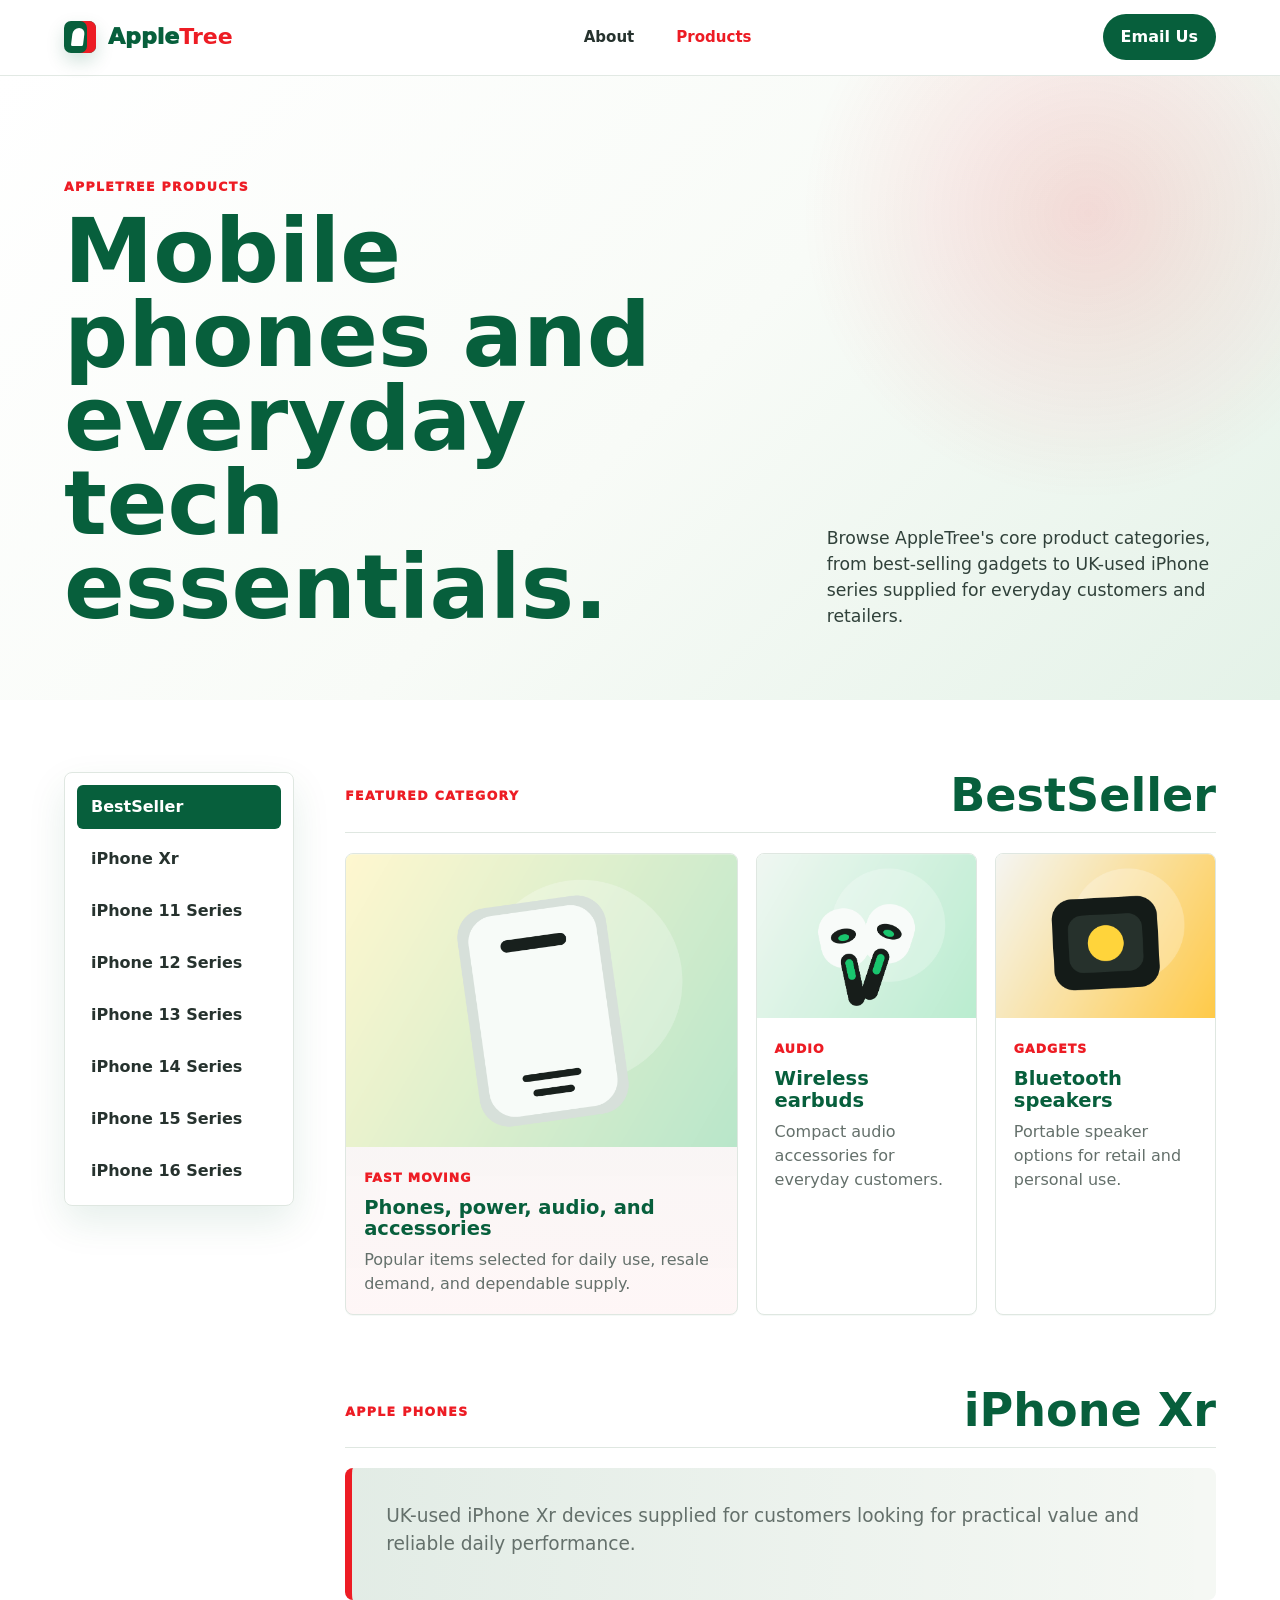
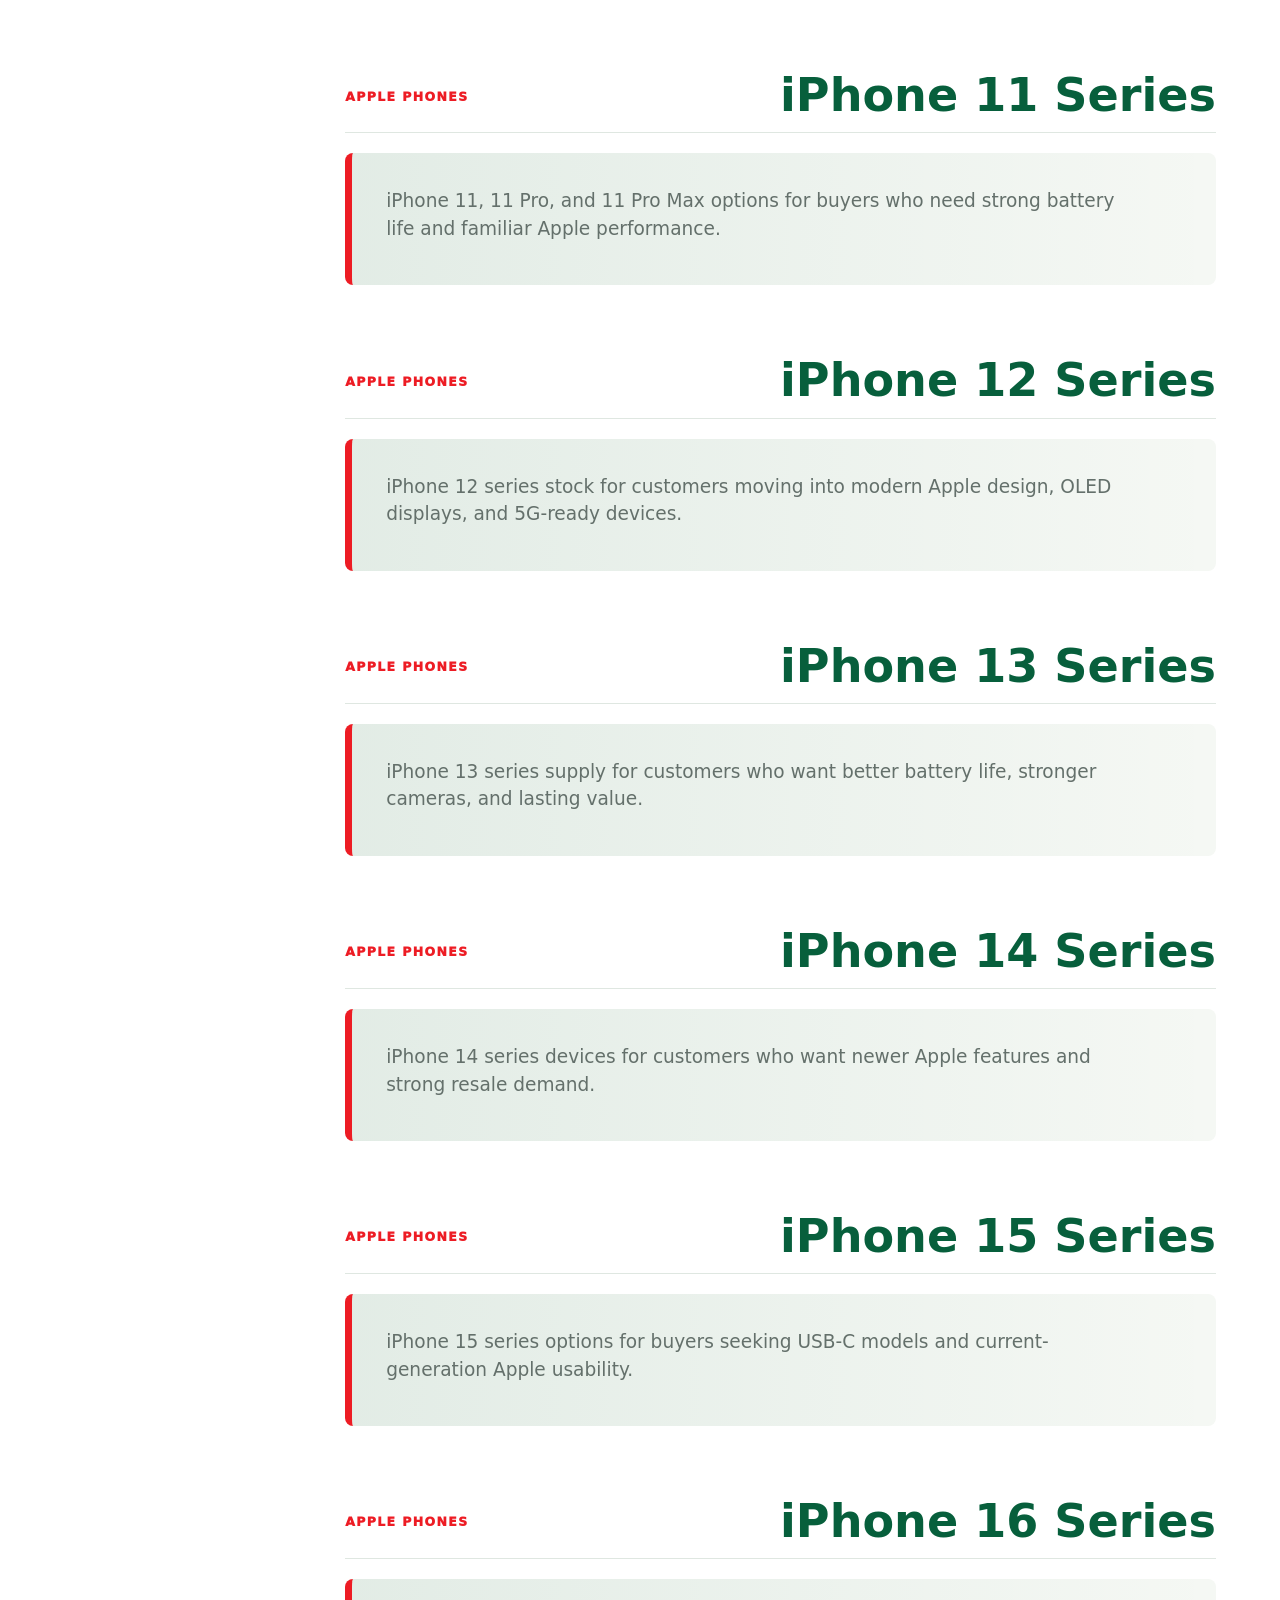
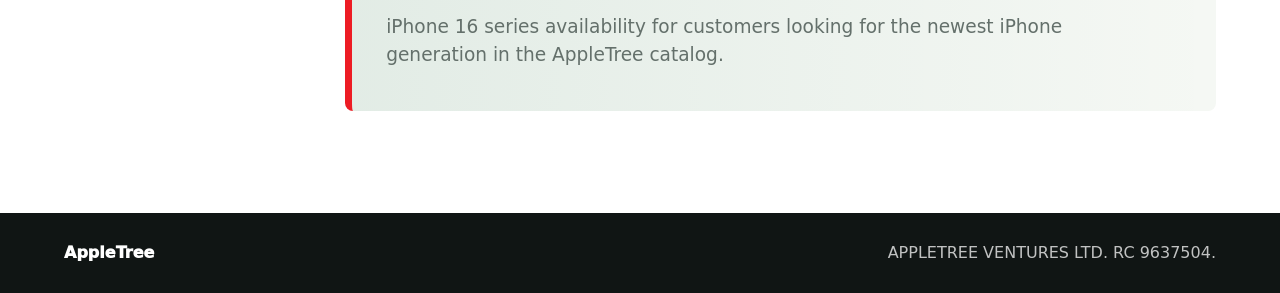
==== products.html @ 8e3c5b05 "Add AppleTree products page" ====
<!doctype html>
<html lang="en">
  <head>
    <meta charset="utf-8">
    <meta name="viewport" content="width=device-width, initial-scale=1">
    <title>Products - AppleTree</title>
    <meta name="description" content="AppleTree product categories including best sellers and iPhone series.">
    <link rel="stylesheet" href="styles.css">
  </head>
  <body>
    <header class="site-header">
      <a class="brand" href="index.html" aria-label="AppleTree home">
        <span class="brand-mark" aria-hidden="true"></span>
        <span class="brand-word"><span>Apple</span><strong>Tree</strong></span>
      </a>
      <nav class="main-nav" aria-label="Main navigation">
        <a href="index.html">About</a>
        <a class="active" href="products.html">Products</a>
      </nav>
      <a class="header-cta" href="mailto:service@appletree.fans">Email Us</a>
    </header>

    <main class="products-page">
      <section class="products-hero">
        <div>
          <p class="eyebrow">AppleTree products</p>
          <h1>Mobile phones and everyday tech essentials.</h1>
        </div>
        <p>
          Browse AppleTree's core product categories, from best-selling gadgets
          to UK-used iPhone series supplied for everyday customers and retailers.
        </p>
      </section>

      <section class="product-shell" aria-label="Product categories">
        <aside class="product-sidebar" aria-label="Product navigation">
          <a href="#bestseller">BestSeller</a>
          <a href="#iphone-xr">iPhone Xr</a>
          <a href="#iphone-11">iPhone 11 Series</a>
          <a href="#iphone-12">iPhone 12 Series</a>
          <a href="#iphone-13">iPhone 13 Series</a>
          <a href="#iphone-14">iPhone 14 Series</a>
          <a href="#iphone-15">iPhone 15 Series</a>
          <a href="#iphone-16">iPhone 16 Series</a>
        </aside>

        <div class="product-content">
          <section class="product-category" id="bestseller">
            <div class="category-heading">
              <p class="eyebrow">Featured category</p>
              <h2>BestSeller</h2>
            </div>
            <div class="product-grid">
              <article class="product-card featured-product">
                <img src="assets/product-powerbank.png" alt="AppleTree power bank">
                <div>
                  <span>Fast moving</span>
                  <h3>Phones, power, audio, and accessories</h3>
                  <p>Popular items selected for daily use, resale demand, and dependable supply.</p>
                </div>
              </article>
              <article class="product-card">
                <img src="assets/product-earbuds.png" alt="AppleTree wireless earbuds">
                <div>
                  <span>Audio</span>
                  <h3>Wireless earbuds</h3>
                  <p>Compact audio accessories for everyday customers.</p>
                </div>
              </article>
              <article class="product-card">
                <img src="assets/product-speaker.png" alt="AppleTree Bluetooth speaker">
                <div>
                  <span>Gadgets</span>
                  <h3>Bluetooth speakers</h3>
                  <p>Portable speaker options for retail and personal use.</p>
                </div>
              </article>
            </div>
          </section>

          <section class="product-category" id="iphone-xr">
            <div class="category-heading">
              <p class="eyebrow">Apple phones</p>
              <h2>iPhone Xr</h2>
            </div>
            <div class="series-panel">
              <p>UK-used iPhone Xr devices supplied for customers looking for practical value and reliable daily performance.</p>
            </div>
          </section>

          <section class="product-category" id="iphone-11">
            <div class="category-heading">
              <p class="eyebrow">Apple phones</p>
              <h2>iPhone 11 Series</h2>
            </div>
            <div class="series-panel">
              <p>iPhone 11, 11 Pro, and 11 Pro Max options for buyers who need strong battery life and familiar Apple performance.</p>
            </div>
          </section>

          <section class="product-category" id="iphone-12">
            <div class="category-heading">
              <p class="eyebrow">Apple phones</p>
              <h2>iPhone 12 Series</h2>
            </div>
            <div class="series-panel">
              <p>iPhone 12 series stock for customers moving into modern Apple design, OLED displays, and 5G-ready devices.</p>
            </div>
          </section>

          <section class="product-category" id="iphone-13">
            <div class="category-heading">
              <p class="eyebrow">Apple phones</p>
              <h2>iPhone 13 Series</h2>
            </div>
            <div class="series-panel">
              <p>iPhone 13 series supply for customers who want better battery life, stronger cameras, and lasting value.</p>
            </div>
          </section>

          <section class="product-category" id="iphone-14">
            <div class="category-heading">
              <p class="eyebrow">Apple phones</p>
              <h2>iPhone 14 Series</h2>
            </div>
            <div class="series-panel">
              <p>iPhone 14 series devices for customers who want newer Apple features and strong resale demand.</p>
            </div>
          </section>

          <section class="product-category" id="iphone-15">
            <div class="category-heading">
              <p class="eyebrow">Apple phones</p>
              <h2>iPhone 15 Series</h2>
            </div>
            <div class="series-panel">
              <p>iPhone 15 series options for buyers seeking USB-C models and current-generation Apple usability.</p>
            </div>
          </section>

          <section class="product-category" id="iphone-16">
            <div class="category-heading">
              <p class="eyebrow">Apple phones</p>
              <h2>iPhone 16 Series</h2>
            </div>
            <div class="series-panel">
              <p>iPhone 16 series availability for customers looking for the newest iPhone generation in the AppleTree catalog.</p>
            </div>
          </section>
        </div>
      </section>
    </main>

    <footer class="site-footer">
      <span>AppleTree</span>
      <p>APPLETREE VENTURES LTD. RC 9637504.</p>
    </footer>

    <script src="script.js"></script>
  </body>
</html>
---- styles.css ----
:root {
  color-scheme: light;
  --green: #075f3c;
  --green-2: #0a7a4b;
  --red: #ed1c24;
  --red-dark: #b81019;
  --text: #111514;
  --muted: #64706b;
  --paper: #ffffff;
  --soft: #f5f8f4;
  --line: #dfe7e1;
  --shadow: 0 18px 48px rgba(7, 95, 60, 0.16);
  --radius: 8px;
}

* {
  box-sizing: border-box;
}

html {
  scroll-behavior: smooth;
}

body {
  margin: 0;
  background: var(--paper);
  color: var(--text);
  font-family: Inter, ui-sans-serif, system-ui, -apple-system, BlinkMacSystemFont, "Segoe UI", sans-serif;
  line-height: 1.5;
}

img {
  display: block;
  max-width: 100%;
}

a {
  color: inherit;
  text-decoration: none;
}

.site-header {
  position: sticky;
  top: 0;
  z-index: 20;
  display: grid;
  grid-template-columns: auto 1fr auto;
  align-items: center;
  gap: 24px;
  min-height: 74px;
  padding: 0 clamp(18px, 5vw, 68px);
  border-bottom: 1px solid rgba(223, 231, 225, 0.9);
  background: rgba(255, 255, 255, 0.92);
  backdrop-filter: blur(14px);
}

.brand {
  display: inline-flex;
  align-items: center;
  gap: 12px;
  min-width: 0;
}

.brand-mark {
  position: relative;
  width: 32px;
  height: 32px;
  border-radius: 7px;
  background: var(--green);
  box-shadow: inset -9px 0 0 var(--red), 0 8px 18px rgba(7, 95, 60, 0.18);
}

.brand-mark::before {
  position: absolute;
  left: 8px;
  top: 7px;
  width: 12px;
  height: 18px;
  border-radius: 8px 8px 2px 2px;
  background: white;
  content: "";
  transform: skew(-7deg);
}

.brand-word {
  font-size: 1.38rem;
  font-weight: 950;
  letter-spacing: 0;
  line-height: 1;
}

.brand-word span {
  color: var(--green);
}

.brand-word strong {
  color: var(--red);
}

.main-nav {
  display: flex;
  justify-content: center;
  gap: clamp(16px, 4vw, 42px);
  color: #26322e;
  font-size: 0.94rem;
  font-weight: 800;
}

.main-nav a {
  padding: 26px 0;
}

.main-nav a.active {
  color: var(--red);
}

.main-nav a:hover {
  color: var(--red);
}

.header-cta,
.primary-link,
.secondary-link {
  display: inline-flex;
  align-items: center;
  justify-content: center;
  min-height: 46px;
  border-radius: 999px;
  font-weight: 900;
}

.header-cta {
  padding: 0 18px;
  background: var(--green);
  color: white;
}

.hero {
  position: relative;
  display: grid;
  grid-template-columns: minmax(0, 1.1fr) minmax(320px, 0.7fr);
  align-items: end;
  gap: clamp(24px, 5vw, 68px);
  min-height: calc(100svh - 74px);
  padding: clamp(56px, 8vw, 108px) clamp(18px, 5vw, 68px);
  overflow: hidden;
  background:
    radial-gradient(circle at 82% 20%, rgba(237, 28, 36, 0.16), transparent 28%),
    linear-gradient(135deg, #ffffff 0%, #f7faf6 44%, #e7f2ea 100%);
}

.hero::before {
  position: absolute;
  inset: 0;
  content: "";
  opacity: 0.32;
  background-image:
    linear-gradient(135deg, rgba(7, 95, 60, 0.12) 12%, transparent 12% 50%, rgba(7, 95, 60, 0.12) 50% 62%, transparent 62%),
    linear-gradient(45deg, rgba(237, 28, 36, 0.08) 12%, transparent 12% 50%, rgba(237, 28, 36, 0.08) 50% 62%, transparent 62%);
  background-size: 72px 72px;
  pointer-events: none;
}

.hero-copy,
.hero-panel {
  position: relative;
  z-index: 1;
}

.hero-copy {
  max-width: 820px;
}

.eyebrow {
  margin: 0 0 12px;
  color: var(--red);
  font-size: 0.78rem;
  font-weight: 950;
  letter-spacing: 0.11em;
  text-transform: uppercase;
}

.hero h1 {
  margin: 0;
  max-width: 11ch;
  color: var(--green);
  font-size: clamp(3rem, 8vw, 7.6rem);
  line-height: 0.92;
  letter-spacing: 0;
}

.hero-copy > p:not(.eyebrow) {
  max-width: 640px;
  margin: 28px 0 34px;
  color: #30413a;
  font-size: clamp(1rem, 1.7vw, 1.25rem);
}

.hero-actions {
  display: flex;
  flex-wrap: wrap;
  gap: 12px;
}

.primary-link {
  padding: 0 23px;
  background: var(--red);
  color: white;
  box-shadow: 0 14px 28px rgba(237, 28, 36, 0.24);
}

.secondary-link {
  padding: 0 22px;
  border: 1px solid rgba(7, 95, 60, 0.22);
  background: rgba(255, 255, 255, 0.78);
  color: var(--green);
}

.hero-panel {
  display: grid;
  gap: 1px;
  overflow: hidden;
  border: 1px solid rgba(7, 95, 60, 0.16);
  border-radius: var(--radius);
  background: rgba(7, 95, 60, 0.16);
  box-shadow: var(--shadow);
}

.hero-panel div {
  display: grid;
  gap: 6px;
  padding: 20px;
  background: rgba(255, 255, 255, 0.9);
}

.hero-panel span {
  color: var(--muted);
  font-size: 0.85rem;
  font-weight: 800;
  text-transform: uppercase;
}

.hero-panel strong {
  color: var(--green);
  font-size: 1.12rem;
  line-height: 1.22;
}

.section {
  padding: clamp(54px, 9vw, 96px) clamp(18px, 5vw, 68px);
}

.section-heading {
  max-width: 1180px;
}

.section-heading.centered {
  margin: 0 auto 30px;
  text-align: center;
}

.section-heading.split {
  display: flex;
  align-items: end;
  justify-content: space-between;
  gap: 20px;
  max-width: 1180px;
  margin: 0 auto 30px;
}

.section-heading h2,
.contact-band h2 {
  margin: 0;
  color: var(--green);
  font-size: clamp(2rem, 4.2vw, 4.15rem);
  line-height: 1.02;
  letter-spacing: 0;
}

.intro-section {
  background: #ffffff;
}

.intro-grid {
  display: grid;
  grid-template-columns: minmax(0, 0.8fr) minmax(0, 1fr);
  gap: clamp(24px, 6vw, 80px);
  max-width: 1180px;
  margin: 0 auto;
}

.intro-copy {
  display: grid;
  gap: 18px;
  color: #34413d;
  font-size: clamp(1rem, 1.4vw, 1.14rem);
}

.intro-copy p {
  margin: 0;
}

.services-section {
  background:
    linear-gradient(180deg, rgba(7, 95, 60, 0.06), rgba(7, 95, 60, 0)),
    var(--soft);
}

.service-grid {
  display: grid;
  grid-template-columns: repeat(3, minmax(0, 1fr));
  gap: 18px;
  max-width: 1180px;
  margin: 0 auto;
}

.service-card {
  min-width: 0;
  padding: 28px;
  border: 1px solid var(--line);
  border-radius: var(--radius);
  background: #ffffff;
  box-shadow: 0 1px 0 rgba(7, 95, 60, 0.04);
}

.service-number {
  display: inline-flex;
  align-items: center;
  justify-content: center;
  width: 42px;
  height: 42px;
  border-radius: 50%;
  background: var(--red);
  color: #ffffff;
  font-weight: 950;
}

.service-card h3 {
  margin: 22px 0 10px;
  color: var(--green);
  font-size: 1.34rem;
  line-height: 1.15;
}

.service-card p,
.document-card p,
.document-note,
.contact-band p {
  margin: 0;
  color: var(--muted);
}

.documents-section {
  background: #ffffff;
}

.document-note {
  max-width: 330px;
  font-weight: 700;
}

.document-grid {
  display: grid;
  grid-template-columns: repeat(2, minmax(0, 1fr));
  gap: 22px;
  max-width: 1180px;
  margin: 0 auto;
}

.document-card {
  overflow: hidden;
  border: 1px solid var(--line);
  border-radius: var(--radius);
  background: #ffffff;
  box-shadow: var(--shadow);
}

.document-image {
  display: grid;
  place-items: center;
  min-height: 520px;
  padding: 18px;
  background:
    linear-gradient(135deg, rgba(7, 95, 60, 0.08), rgba(237, 28, 36, 0.05)),
    #f7faf7;
}

.document-image img {
  width: 100%;
  max-height: 720px;
  object-fit: contain;
  border-radius: 4px;
  box-shadow: 0 14px 32px rgba(16, 21, 18, 0.12);
}

.document-copy {
  padding: 22px;
  border-top: 5px solid var(--green);
}

.document-copy h3 {
  margin: 0 0 10px;
  color: var(--green);
  font-size: 1.22rem;
  line-height: 1.15;
}

.contact-band {
  display: grid;
  grid-template-columns: minmax(0, 1fr) auto;
  align-items: center;
  gap: 28px;
  padding: clamp(42px, 7vw, 72px) clamp(18px, 5vw, 68px);
  background: var(--green);
  color: white;
}

.contact-band .eyebrow,
.contact-band h2,
.contact-band p {
  color: white;
}

.contact-list {
  display: grid;
  gap: 10px;
  min-width: min(360px, 100%);
}

.contact-list a {
  display: flex;
  align-items: center;
  min-height: 46px;
  padding: 0 16px;
  border-radius: 999px;
  background: rgba(255, 255, 255, 0.12);
  color: white;
  font-weight: 850;
}

.contact-list a:hover {
  background: var(--red);
}

.site-footer {
  display: flex;
  align-items: center;
  justify-content: space-between;
  gap: 16px;
  padding: 28px clamp(18px, 5vw, 68px);
  background: #101514;
  color: rgba(255, 255, 255, 0.74);
}

.site-footer span {
  color: #ffffff;
  font-weight: 950;
}

.site-footer p {
  margin: 0;
}

.products-page {
  background: #ffffff;
}

.products-hero {
  display: grid;
  grid-template-columns: minmax(0, 0.92fr) minmax(280px, 0.52fr);
  align-items: end;
  gap: clamp(22px, 6vw, 74px);
  padding: clamp(56px, 8vw, 104px) clamp(18px, 5vw, 68px) clamp(38px, 6vw, 70px);
  background:
    radial-gradient(circle at 85% 22%, rgba(237, 28, 36, 0.14), transparent 24%),
    linear-gradient(135deg, #ffffff 0%, #f8fbf7 52%, #e4f2e8 100%);
}

.products-hero h1 {
  max-width: 11ch;
  margin: 0;
  color: var(--green);
  font-size: clamp(3rem, 7vw, 6.8rem);
  line-height: 0.94;
  letter-spacing: 0;
}

.products-hero > p {
  max-width: 520px;
  margin: 0;
  color: #30413a;
  font-size: clamp(1rem, 1.35vw, 1.18rem);
}

.product-shell {
  display: grid;
  grid-template-columns: 230px minmax(0, 1fr);
  gap: clamp(24px, 4vw, 52px);
  padding: clamp(32px, 6vw, 72px) clamp(18px, 5vw, 68px) clamp(58px, 8vw, 102px);
}

.product-sidebar {
  position: sticky;
  top: 96px;
  align-self: start;
  display: grid;
  gap: 8px;
  padding: 12px;
  border: 1px solid var(--line);
  border-radius: var(--radius);
  background: #ffffff;
  box-shadow: 0 16px 38px rgba(7, 95, 60, 0.1);
}

.product-sidebar a {
  display: flex;
  align-items: center;
  min-height: 44px;
  padding: 0 14px;
  border-radius: 6px;
  color: #26322e;
  font-weight: 850;
}

.product-sidebar a:first-child,
.product-sidebar a:hover {
  background: var(--green);
  color: #ffffff;
}

.product-content {
  display: grid;
  gap: clamp(36px, 6vw, 72px);
  min-width: 0;
}

.product-category {
  scroll-margin-top: 92px;
}

.category-heading {
  display: flex;
  align-items: end;
  justify-content: space-between;
  gap: 20px;
  margin-bottom: 20px;
  padding-bottom: 14px;
  border-bottom: 1px solid var(--line);
}

.category-heading h2 {
  margin: 0;
  color: var(--green);
  font-size: clamp(2rem, 3.6vw, 3.6rem);
  line-height: 1;
  letter-spacing: 0;
}

.product-grid {
  display: grid;
  grid-template-columns: minmax(0, 1.1fr) minmax(220px, 0.62fr) minmax(220px, 0.62fr);
  gap: 18px;
}

.product-card {
  overflow: hidden;
  border: 1px solid var(--line);
  border-radius: var(--radius);
  background: #ffffff;
  box-shadow: 0 1px 0 rgba(7, 95, 60, 0.04);
}

.product-card img {
  width: 100%;
  aspect-ratio: 4 / 3;
  object-fit: cover;
  background: var(--soft);
}

.product-card div {
  padding: 18px;
}

.product-card span {
  color: var(--red);
  font-size: 0.78rem;
  font-weight: 950;
  letter-spacing: 0.08em;
  text-transform: uppercase;
}

.product-card h3 {
  margin: 8px 0 8px;
  color: var(--green);
  font-size: 1.22rem;
  line-height: 1.12;
}

.product-card p,
.series-panel p {
  margin: 0;
  color: var(--muted);
}

.featured-product {
  background:
    linear-gradient(180deg, rgba(7, 95, 60, 0.06), rgba(237, 28, 36, 0.04)),
    #ffffff;
}

.series-panel {
  min-height: 132px;
  padding: clamp(22px, 4vw, 34px);
  border-left: 7px solid var(--red);
  border-radius: var(--radius);
  background:
    linear-gradient(90deg, rgba(7, 95, 60, 0.08), rgba(7, 95, 60, 0)),
    var(--soft);
}

.series-panel p {
  max-width: 760px;
  font-size: clamp(1rem, 1.45vw, 1.18rem);
}

@media (max-width: 920px) {
  .site-header {
    grid-template-columns: auto auto;
    justify-content: space-between;
  }

  .main-nav {
    grid-column: 1 / -1;
    order: 3;
    justify-content: start;
    overflow-x: auto;
    border-top: 1px solid var(--line);
  }

  .main-nav a {
    padding: 12px 0 14px;
    white-space: nowrap;
  }

  .hero,
  .intro-grid,
  .contact-band {
    grid-template-columns: 1fr;
  }

  .hero {
    align-items: start;
    min-height: auto;
  }

  .hero h1 {
    max-width: 12ch;
  }

  .service-grid,
  .document-grid {
    grid-template-columns: 1fr;
  }

  .products-hero,
  .product-shell,
  .product-grid {
    grid-template-columns: 1fr;
  }

  .product-sidebar {
    position: static;
    display: flex;
    gap: 8px;
    overflow-x: auto;
    padding: 10px;
  }

  .product-sidebar a {
    flex: 0 0 auto;
    white-space: nowrap;
  }

  .document-image {
    min-height: 420px;
  }
}

@media (max-width: 620px) {
  .site-header {
    min-height: 64px;
    padding: 0 14px;
    gap: 12px;
  }

  .brand-word {
    font-size: 1.16rem;
  }

  .header-cta {
    min-height: 38px;
    padding: 0 12px;
    font-size: 0.86rem;
  }

  .hero,
  .section,
  .contact-band,
  .products-hero,
  .product-shell {
    padding-inline: 14px;
  }

  .hero-actions {
    display: grid;
  }

  .primary-link,
  .secondary-link {
    width: 100%;
  }

  .section-heading.split {
    align-items: start;
    flex-direction: column;
  }

  .category-heading {
    align-items: start;
    flex-direction: column;
    gap: 6px;
  }

  .service-card {
    padding: 22px;
  }

  .document-image {
    min-height: 320px;
    padding: 10px;
  }

  .document-copy {
    padding: 18px;
  }

  .site-footer {
    align-items: start;
    flex-direction: column;
  }
}
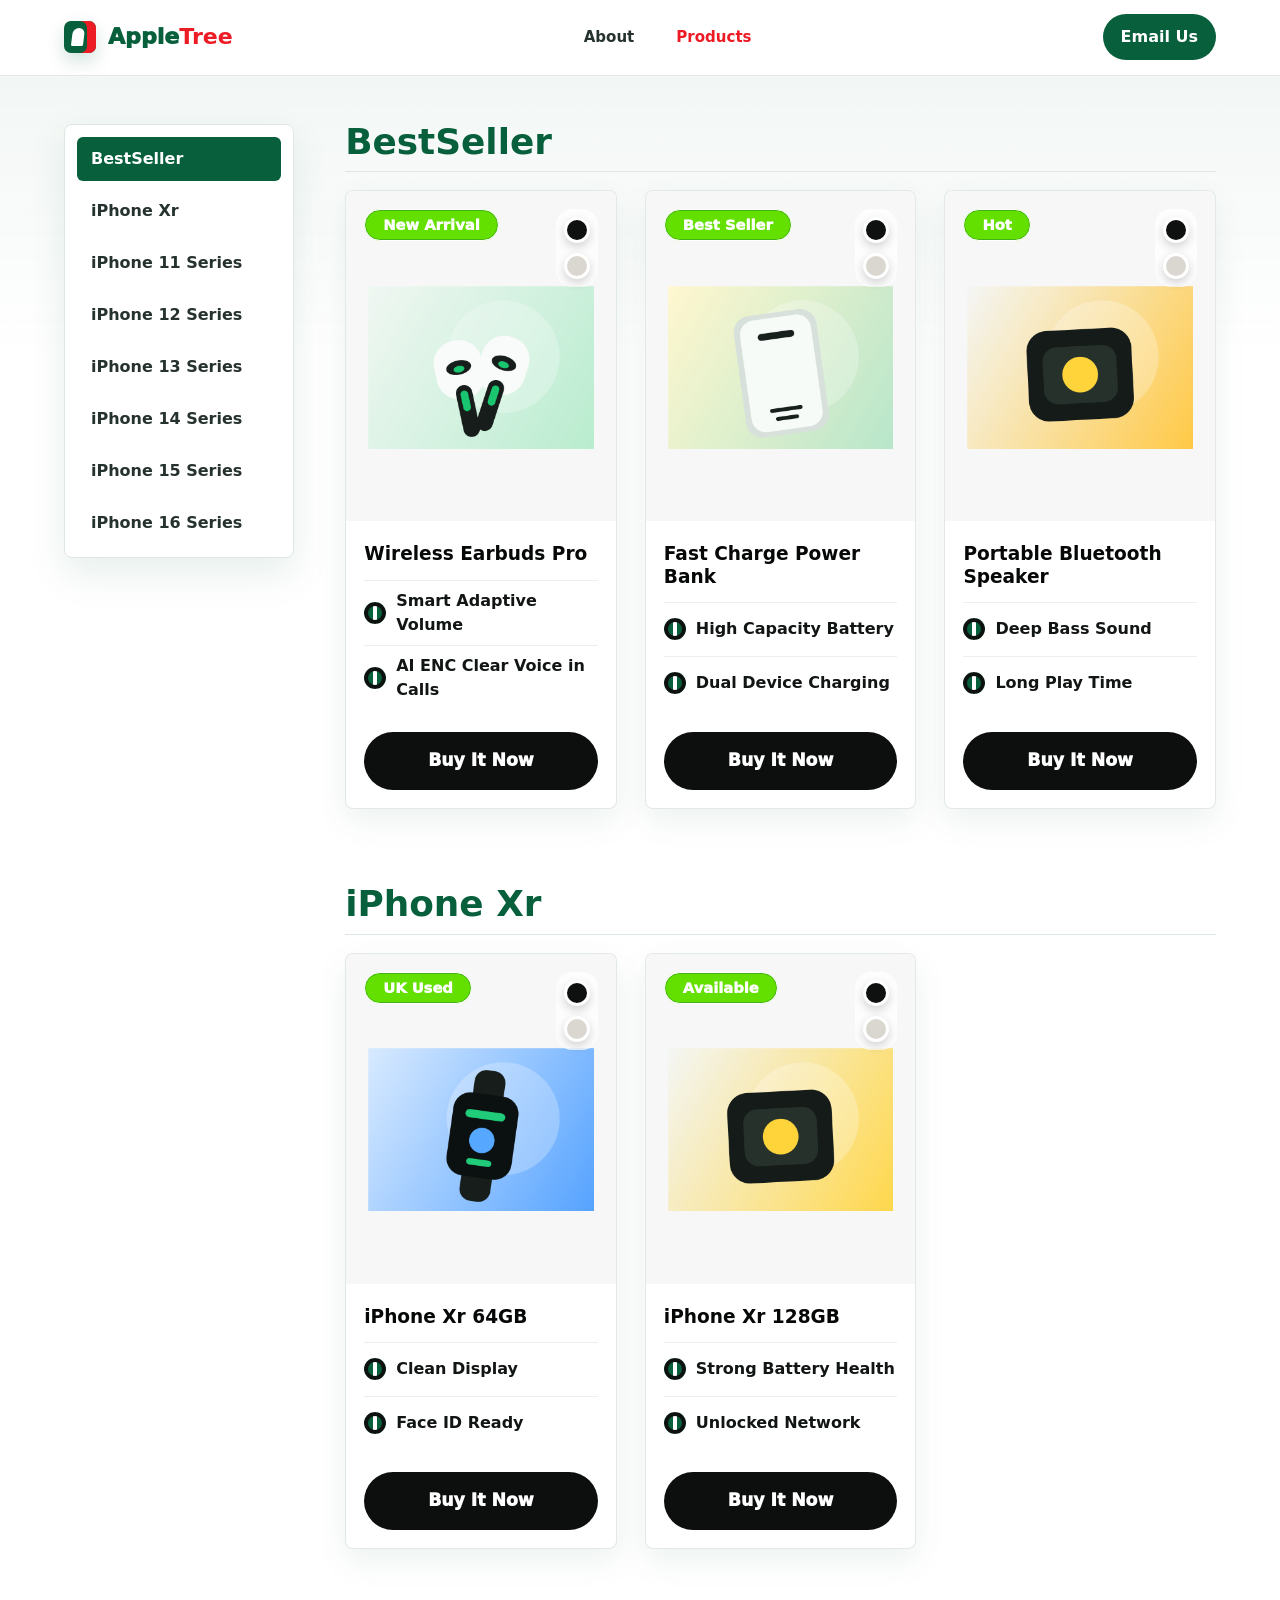
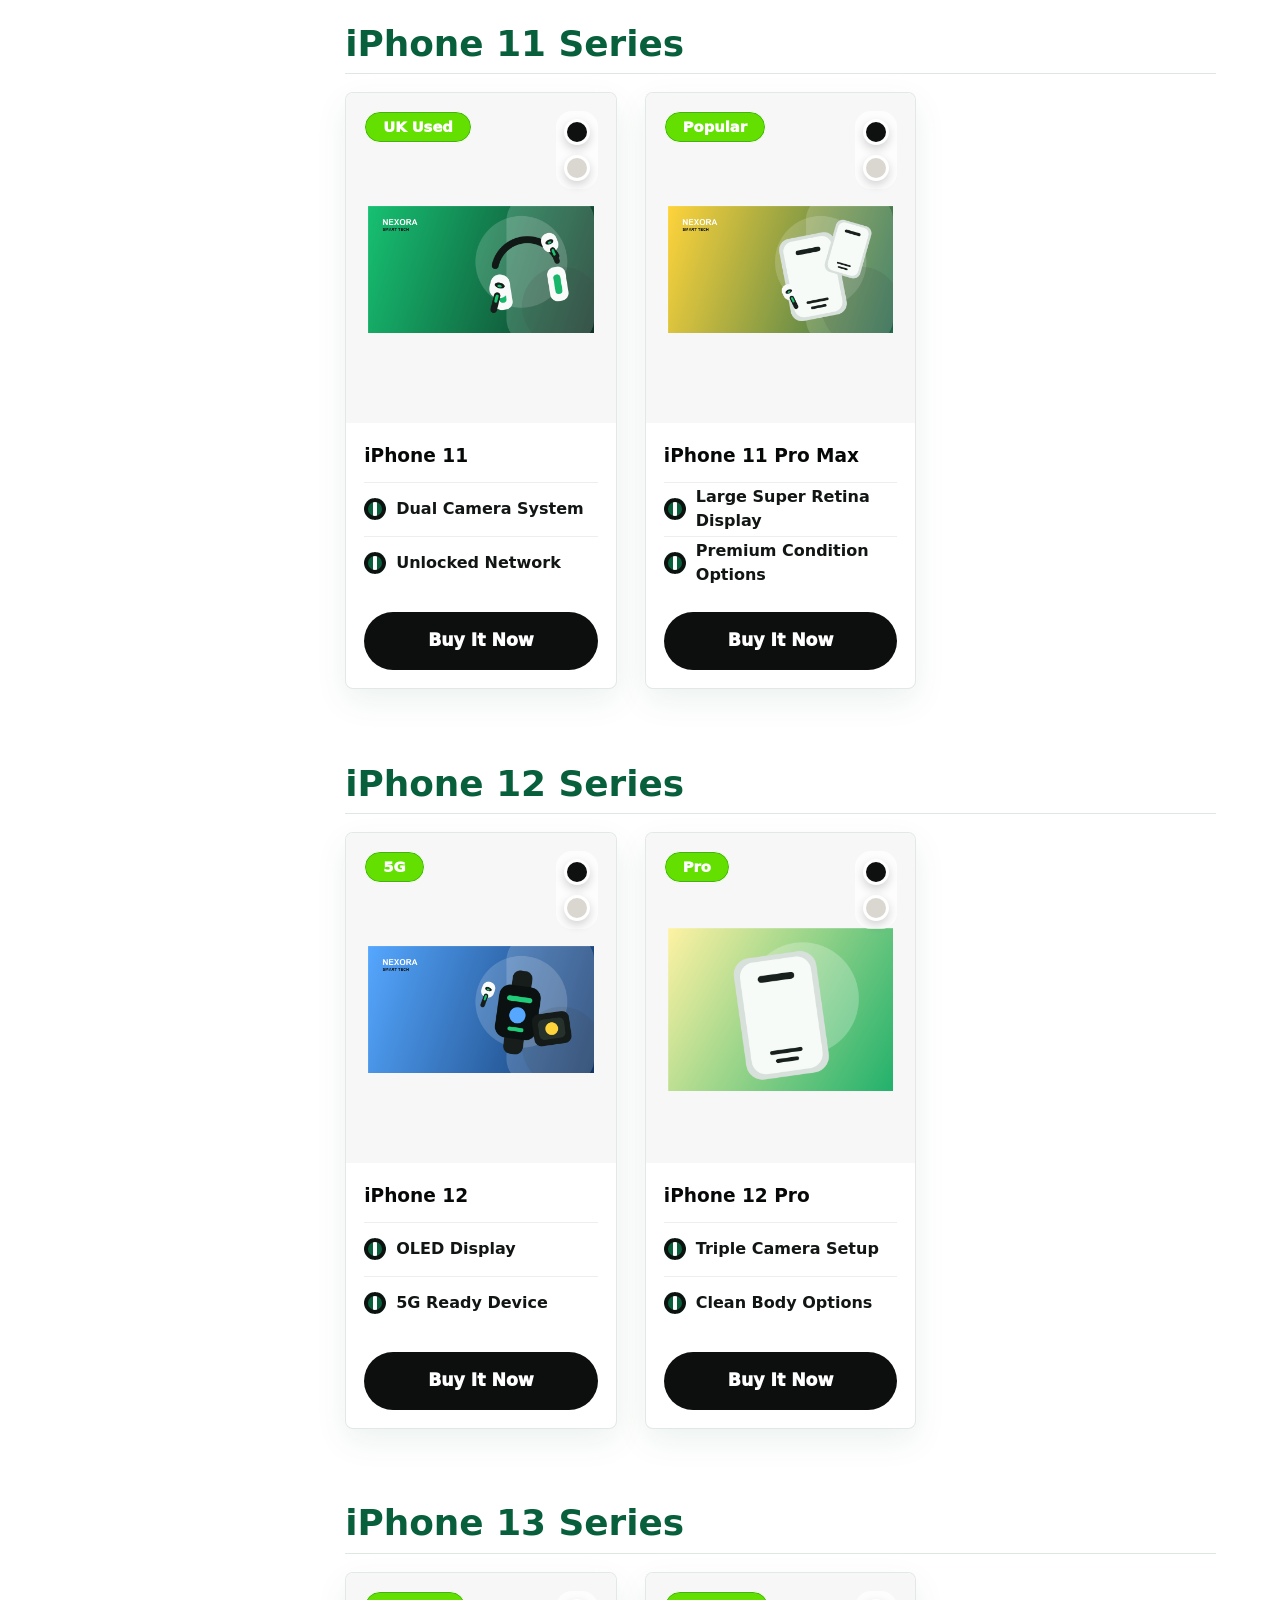
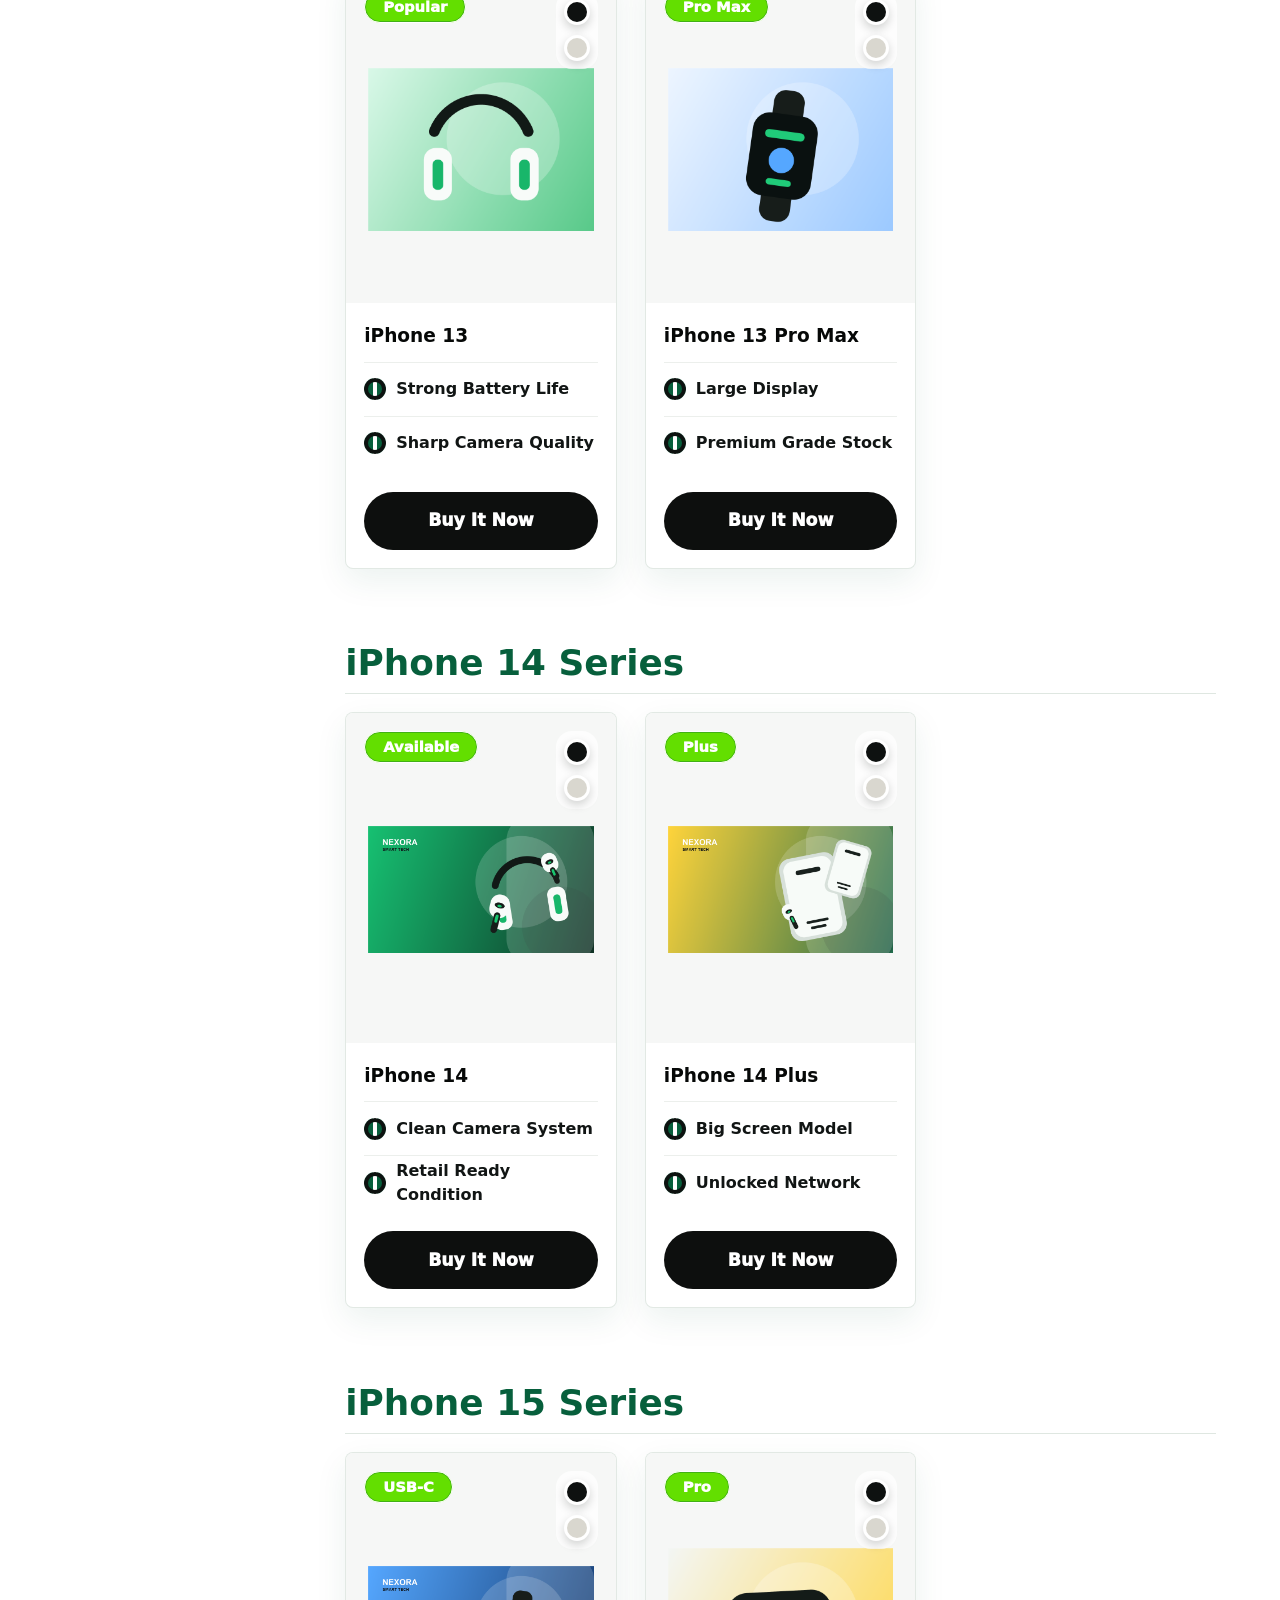
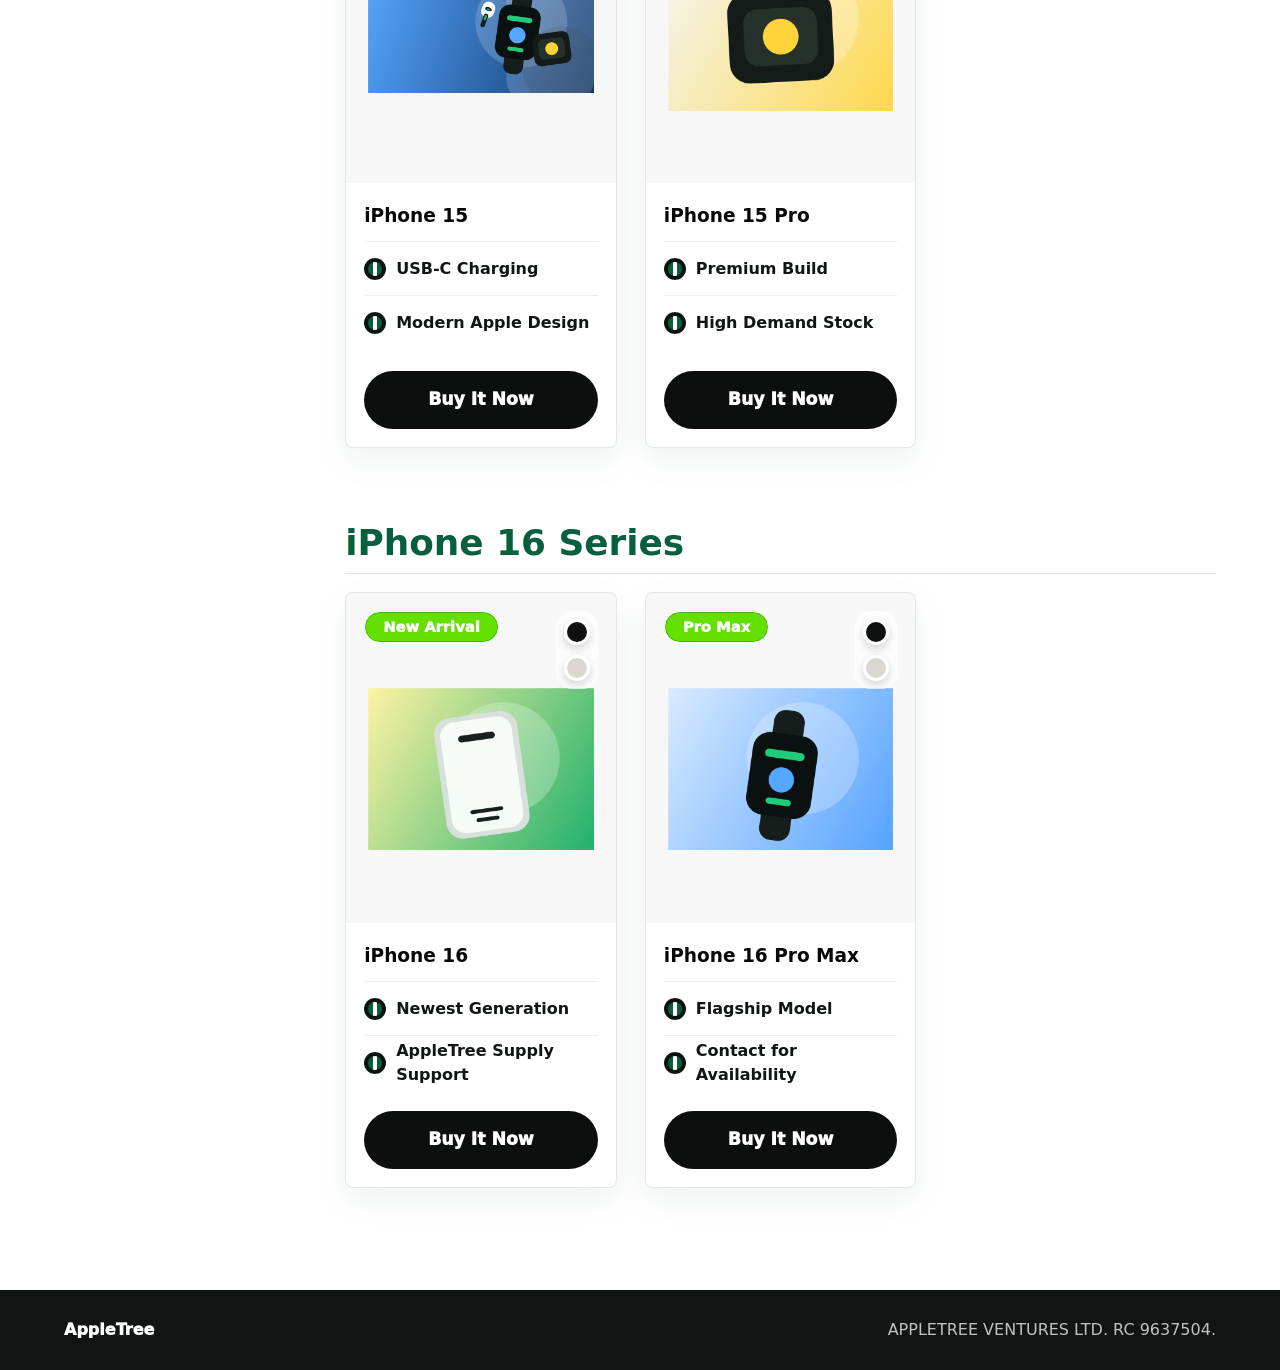
==== commit 60e25dd6: "Update products page shopping cards" ====
--- a/products.html
+++ b/products.html
@@ -21,17 +21,6 @@
     </header>
 
     <main class="products-page">
-      <section class="products-hero">
-        <div>
-          <p class="eyebrow">AppleTree products</p>
-          <h1>Mobile phones and everyday tech essentials.</h1>
-        </div>
-        <p>
-          Browse AppleTree's core product categories, from best-selling gadgets
-          to UK-used iPhone series supplied for everyday customers and retailers.
-        </p>
-      </section>
-
       <section class="product-shell" aria-label="Product categories">
         <aside class="product-sidebar" aria-label="Product navigation">
           <a href="#bestseller">BestSeller</a>
@@ -47,104 +36,337 @@
         <div class="product-content">
           <section class="product-category" id="bestseller">
             <div class="category-heading">
-              <p class="eyebrow">Featured category</p>
               <h2>BestSeller</h2>
             </div>
-            <div class="product-grid">
-              <article class="product-card featured-product">
-                <img src="assets/product-powerbank.png" alt="AppleTree power bank">
-                <div>
-                  <span>Fast moving</span>
-                  <h3>Phones, power, audio, and accessories</h3>
-                  <p>Popular items selected for daily use, resale demand, and dependable supply.</p>
-                </div>
-              </article>
-              <article class="product-card">
-                <img src="assets/product-earbuds.png" alt="AppleTree wireless earbuds">
-                <div>
-                  <span>Audio</span>
-                  <h3>Wireless earbuds</h3>
-                  <p>Compact audio accessories for everyday customers.</p>
-                </div>
-              </article>
-              <article class="product-card">
-                <img src="assets/product-speaker.png" alt="AppleTree Bluetooth speaker">
-                <div>
-                  <span>Gadgets</span>
-                  <h3>Bluetooth speakers</h3>
-                  <p>Portable speaker options for retail and personal use.</p>
-                </div>
+            <div class="shop-grid">
+              <article class="shop-card">
+                <div class="shop-media">
+                  <span class="product-badge">New Arrival</span>
+                  <img src="assets/product-earbuds.png" alt="AppleTree wireless earbuds">
+                  <div class="color-stack" aria-hidden="true">
+                    <span></span>
+                    <span></span>
+                  </div>
+                </div>
+                <h3>Wireless Earbuds Pro</h3>
+                <ul class="feature-list">
+                  <li>Smart Adaptive Volume</li>
+                  <li>AI ENC Clear Voice in Calls</li>
+                </ul>
+                <a class="buy-button" href="https://wa.me/2349164913846?text=Hello%20AppleTree%2C%20I%20want%20to%20buy%20Wireless%20Earbuds%20Pro." target="_blank" rel="noopener">Buy It Now</a>
+              </article>
+              <article class="shop-card">
+                <div class="shop-media">
+                  <span class="product-badge">Best Seller</span>
+                  <img src="assets/product-powerbank.png" alt="AppleTree power bank">
+                  <div class="color-stack" aria-hidden="true">
+                    <span></span>
+                    <span></span>
+                  </div>
+                </div>
+                <h3>Fast Charge Power Bank</h3>
+                <ul class="feature-list">
+                  <li>High Capacity Battery</li>
+                  <li>Dual Device Charging</li>
+                </ul>
+                <a class="buy-button" href="https://wa.me/2349164913846?text=Hello%20AppleTree%2C%20I%20want%20to%20buy%20Fast%20Charge%20Power%20Bank." target="_blank" rel="noopener">Buy It Now</a>
+              </article>
+              <article class="shop-card">
+                <div class="shop-media">
+                  <span class="product-badge">Hot</span>
+                  <img src="assets/product-speaker.png" alt="AppleTree Bluetooth speaker">
+                  <div class="color-stack" aria-hidden="true">
+                    <span></span>
+                    <span></span>
+                  </div>
+                </div>
+                <h3>Portable Bluetooth Speaker</h3>
+                <ul class="feature-list">
+                  <li>Deep Bass Sound</li>
+                  <li>Long Play Time</li>
+                </ul>
+                <a class="buy-button" href="https://wa.me/2349164913846?text=Hello%20AppleTree%2C%20I%20want%20to%20buy%20Portable%20Bluetooth%20Speaker." target="_blank" rel="noopener">Buy It Now</a>
               </article>
             </div>
           </section>
 
           <section class="product-category" id="iphone-xr">
             <div class="category-heading">
-              <p class="eyebrow">Apple phones</p>
               <h2>iPhone Xr</h2>
             </div>
-            <div class="series-panel">
-              <p>UK-used iPhone Xr devices supplied for customers looking for practical value and reliable daily performance.</p>
+            <div class="shop-grid">
+              <article class="shop-card">
+                <div class="shop-media">
+                  <span class="product-badge">UK Used</span>
+                  <img src="assets/category-wearables.png" alt="iPhone Xr 64GB">
+                  <div class="color-stack" aria-hidden="true">
+                    <span></span>
+                    <span></span>
+                  </div>
+                </div>
+                <h3>iPhone Xr 64GB</h3>
+                <ul class="feature-list">
+                  <li>Clean Display</li>
+                  <li>Face ID Ready</li>
+                </ul>
+                <a class="buy-button" href="https://wa.me/2349164913846?text=Hello%20AppleTree%2C%20I%20want%20to%20buy%20iPhone%20Xr%2064GB." target="_blank" rel="noopener">Buy It Now</a>
+              </article>
+              <article class="shop-card">
+                <div class="shop-media">
+                  <span class="product-badge">Available</span>
+                  <img src="assets/category-home.png" alt="iPhone Xr 128GB">
+                  <div class="color-stack" aria-hidden="true">
+                    <span></span>
+                    <span></span>
+                  </div>
+                </div>
+                <h3>iPhone Xr 128GB</h3>
+                <ul class="feature-list">
+                  <li>Strong Battery Health</li>
+                  <li>Unlocked Network</li>
+                </ul>
+                <a class="buy-button" href="https://wa.me/2349164913846?text=Hello%20AppleTree%2C%20I%20want%20to%20buy%20iPhone%20Xr%20128GB." target="_blank" rel="noopener">Buy It Now</a>
+              </article>
             </div>
           </section>
 
           <section class="product-category" id="iphone-11">
             <div class="category-heading">
-              <p class="eyebrow">Apple phones</p>
               <h2>iPhone 11 Series</h2>
             </div>
-            <div class="series-panel">
-              <p>iPhone 11, 11 Pro, and 11 Pro Max options for buyers who need strong battery life and familiar Apple performance.</p>
+            <div class="shop-grid">
+              <article class="shop-card">
+                <div class="shop-media">
+                  <span class="product-badge">UK Used</span>
+                  <img src="assets/hero-1.png" alt="iPhone 11">
+                  <div class="color-stack" aria-hidden="true">
+                    <span></span>
+                    <span></span>
+                  </div>
+                </div>
+                <h3>iPhone 11</h3>
+                <ul class="feature-list">
+                  <li>Dual Camera System</li>
+                  <li>Unlocked Network</li>
+                </ul>
+                <a class="buy-button" href="https://wa.me/2349164913846?text=Hello%20AppleTree%2C%20I%20want%20to%20buy%20iPhone%2011." target="_blank" rel="noopener">Buy It Now</a>
+              </article>
+              <article class="shop-card">
+                <div class="shop-media">
+                  <span class="product-badge">Popular</span>
+                  <img src="assets/hero-2.png" alt="iPhone 11 Pro Max">
+                  <div class="color-stack" aria-hidden="true">
+                    <span></span>
+                    <span></span>
+                  </div>
+                </div>
+                <h3>iPhone 11 Pro Max</h3>
+                <ul class="feature-list">
+                  <li>Large Super Retina Display</li>
+                  <li>Premium Condition Options</li>
+                </ul>
+                <a class="buy-button" href="https://wa.me/2349164913846?text=Hello%20AppleTree%2C%20I%20want%20to%20buy%20iPhone%2011%20Pro%20Max." target="_blank" rel="noopener">Buy It Now</a>
+              </article>
             </div>
           </section>
 
           <section class="product-category" id="iphone-12">
             <div class="category-heading">
-              <p class="eyebrow">Apple phones</p>
               <h2>iPhone 12 Series</h2>
             </div>
-            <div class="series-panel">
-              <p>iPhone 12 series stock for customers moving into modern Apple design, OLED displays, and 5G-ready devices.</p>
+            <div class="shop-grid">
+              <article class="shop-card">
+                <div class="shop-media">
+                  <span class="product-badge">5G</span>
+                  <img src="assets/hero-3.png" alt="iPhone 12">
+                  <div class="color-stack" aria-hidden="true">
+                    <span></span>
+                    <span></span>
+                  </div>
+                </div>
+                <h3>iPhone 12</h3>
+                <ul class="feature-list">
+                  <li>OLED Display</li>
+                  <li>5G Ready Device</li>
+                </ul>
+                <a class="buy-button" href="https://wa.me/2349164913846?text=Hello%20AppleTree%2C%20I%20want%20to%20buy%20iPhone%2012." target="_blank" rel="noopener">Buy It Now</a>
+              </article>
+              <article class="shop-card">
+                <div class="shop-media">
+                  <span class="product-badge">Pro</span>
+                  <img src="assets/category-power.png" alt="iPhone 12 Pro">
+                  <div class="color-stack" aria-hidden="true">
+                    <span></span>
+                    <span></span>
+                  </div>
+                </div>
+                <h3>iPhone 12 Pro</h3>
+                <ul class="feature-list">
+                  <li>Triple Camera Setup</li>
+                  <li>Clean Body Options</li>
+                </ul>
+                <a class="buy-button" href="https://wa.me/2349164913846?text=Hello%20AppleTree%2C%20I%20want%20to%20buy%20iPhone%2012%20Pro." target="_blank" rel="noopener">Buy It Now</a>
+              </article>
             </div>
           </section>
 
           <section class="product-category" id="iphone-13">
             <div class="category-heading">
-              <p class="eyebrow">Apple phones</p>
               <h2>iPhone 13 Series</h2>
             </div>
-            <div class="series-panel">
-              <p>iPhone 13 series supply for customers who want better battery life, stronger cameras, and lasting value.</p>
+            <div class="shop-grid">
+              <article class="shop-card">
+                <div class="shop-media">
+                  <span class="product-badge">Popular</span>
+                  <img src="assets/category-audio.png" alt="iPhone 13">
+                  <div class="color-stack" aria-hidden="true">
+                    <span></span>
+                    <span></span>
+                  </div>
+                </div>
+                <h3>iPhone 13</h3>
+                <ul class="feature-list">
+                  <li>Strong Battery Life</li>
+                  <li>Sharp Camera Quality</li>
+                </ul>
+                <a class="buy-button" href="https://wa.me/2349164913846?text=Hello%20AppleTree%2C%20I%20want%20to%20buy%20iPhone%2013." target="_blank" rel="noopener">Buy It Now</a>
+              </article>
+              <article class="shop-card">
+                <div class="shop-media">
+                  <span class="product-badge">Pro Max</span>
+                  <img src="assets/product-watch.png" alt="iPhone 13 Pro Max">
+                  <div class="color-stack" aria-hidden="true">
+                    <span></span>
+                    <span></span>
+                  </div>
+                </div>
+                <h3>iPhone 13 Pro Max</h3>
+                <ul class="feature-list">
+                  <li>Large Display</li>
+                  <li>Premium Grade Stock</li>
+                </ul>
+                <a class="buy-button" href="https://wa.me/2349164913846?text=Hello%20AppleTree%2C%20I%20want%20to%20buy%20iPhone%2013%20Pro%20Max." target="_blank" rel="noopener">Buy It Now</a>
+              </article>
             </div>
           </section>
 
           <section class="product-category" id="iphone-14">
             <div class="category-heading">
-              <p class="eyebrow">Apple phones</p>
               <h2>iPhone 14 Series</h2>
             </div>
-            <div class="series-panel">
-              <p>iPhone 14 series devices for customers who want newer Apple features and strong resale demand.</p>
+            <div class="shop-grid">
+              <article class="shop-card">
+                <div class="shop-media">
+                  <span class="product-badge">Available</span>
+                  <img src="assets/hero-1.png" alt="iPhone 14">
+                  <div class="color-stack" aria-hidden="true">
+                    <span></span>
+                    <span></span>
+                  </div>
+                </div>
+                <h3>iPhone 14</h3>
+                <ul class="feature-list">
+                  <li>Clean Camera System</li>
+                  <li>Retail Ready Condition</li>
+                </ul>
+                <a class="buy-button" href="https://wa.me/2349164913846?text=Hello%20AppleTree%2C%20I%20want%20to%20buy%20iPhone%2014." target="_blank" rel="noopener">Buy It Now</a>
+              </article>
+              <article class="shop-card">
+                <div class="shop-media">
+                  <span class="product-badge">Plus</span>
+                  <img src="assets/hero-2.png" alt="iPhone 14 Plus">
+                  <div class="color-stack" aria-hidden="true">
+                    <span></span>
+                    <span></span>
+                  </div>
+                </div>
+                <h3>iPhone 14 Plus</h3>
+                <ul class="feature-list">
+                  <li>Big Screen Model</li>
+                  <li>Unlocked Network</li>
+                </ul>
+                <a class="buy-button" href="https://wa.me/2349164913846?text=Hello%20AppleTree%2C%20I%20want%20to%20buy%20iPhone%2014%20Plus." target="_blank" rel="noopener">Buy It Now</a>
+              </article>
             </div>
           </section>
 
           <section class="product-category" id="iphone-15">
             <div class="category-heading">
-              <p class="eyebrow">Apple phones</p>
               <h2>iPhone 15 Series</h2>
             </div>
-            <div class="series-panel">
-              <p>iPhone 15 series options for buyers seeking USB-C models and current-generation Apple usability.</p>
+            <div class="shop-grid">
+              <article class="shop-card">
+                <div class="shop-media">
+                  <span class="product-badge">USB-C</span>
+                  <img src="assets/hero-3.png" alt="iPhone 15">
+                  <div class="color-stack" aria-hidden="true">
+                    <span></span>
+                    <span></span>
+                  </div>
+                </div>
+                <h3>iPhone 15</h3>
+                <ul class="feature-list">
+                  <li>USB-C Charging</li>
+                  <li>Modern Apple Design</li>
+                </ul>
+                <a class="buy-button" href="https://wa.me/2349164913846?text=Hello%20AppleTree%2C%20I%20want%20to%20buy%20iPhone%2015." target="_blank" rel="noopener">Buy It Now</a>
+              </article>
+              <article class="shop-card">
+                <div class="shop-media">
+                  <span class="product-badge">Pro</span>
+                  <img src="assets/category-home.png" alt="iPhone 15 Pro">
+                  <div class="color-stack" aria-hidden="true">
+                    <span></span>
+                    <span></span>
+                  </div>
+                </div>
+                <h3>iPhone 15 Pro</h3>
+                <ul class="feature-list">
+                  <li>Premium Build</li>
+                  <li>High Demand Stock</li>
+                </ul>
+                <a class="buy-button" href="https://wa.me/2349164913846?text=Hello%20AppleTree%2C%20I%20want%20to%20buy%20iPhone%2015%20Pro." target="_blank" rel="noopener">Buy It Now</a>
+              </article>
             </div>
           </section>
 
           <section class="product-category" id="iphone-16">
             <div class="category-heading">
-              <p class="eyebrow">Apple phones</p>
               <h2>iPhone 16 Series</h2>
             </div>
-            <div class="series-panel">
-              <p>iPhone 16 series availability for customers looking for the newest iPhone generation in the AppleTree catalog.</p>
+            <div class="shop-grid">
+              <article class="shop-card">
+                <div class="shop-media">
+                  <span class="product-badge">New Arrival</span>
+                  <img src="assets/category-power.png" alt="iPhone 16">
+                  <div class="color-stack" aria-hidden="true">
+                    <span></span>
+                    <span></span>
+                  </div>
+                </div>
+                <h3>iPhone 16</h3>
+                <ul class="feature-list">
+                  <li>Newest Generation</li>
+                  <li>AppleTree Supply Support</li>
+                </ul>
+                <a class="buy-button" href="https://wa.me/2349164913846?text=Hello%20AppleTree%2C%20I%20want%20to%20buy%20iPhone%2016." target="_blank" rel="noopener">Buy It Now</a>
+              </article>
+              <article class="shop-card">
+                <div class="shop-media">
+                  <span class="product-badge">Pro Max</span>
+                  <img src="assets/category-wearables.png" alt="iPhone 16 Pro Max">
+                  <div class="color-stack" aria-hidden="true">
+                    <span></span>
+                    <span></span>
+                  </div>
+                </div>
+                <h3>iPhone 16 Pro Max</h3>
+                <ul class="feature-list">
+                  <li>Flagship Model</li>
+                  <li>Contact for Availability</li>
+                </ul>
+                <a class="buy-button" href="https://wa.me/2349164913846?text=Hello%20AppleTree%2C%20I%20want%20to%20buy%20iPhone%2016%20Pro%20Max." target="_blank" rel="noopener">Buy It Now</a>
+              </article>
             </div>
           </section>
         </div>
--- a/styles.css
+++ b/styles.css
@@ -27,6 +27,7 @@
   color: var(--text);
   font-family: Inter, ui-sans-serif, system-ui, -apple-system, BlinkMacSystemFont, "Segoe UI", sans-serif;
   line-height: 1.5;
+  overflow-x: hidden;
 }
 
 img {
@@ -133,6 +134,7 @@
   padding: 0 18px;
   background: var(--green);
   color: white;
+  white-space: nowrap;
 }
 
 .hero {
@@ -462,41 +464,17 @@
 }
 
 .products-page {
-  background: #ffffff;
-}
-
-.products-hero {
-  display: grid;
-  grid-template-columns: minmax(0, 0.92fr) minmax(280px, 0.52fr);
-  align-items: end;
-  gap: clamp(22px, 6vw, 74px);
-  padding: clamp(56px, 8vw, 104px) clamp(18px, 5vw, 68px) clamp(38px, 6vw, 70px);
   background:
-    radial-gradient(circle at 85% 22%, rgba(237, 28, 36, 0.14), transparent 24%),
-    linear-gradient(135deg, #ffffff 0%, #f8fbf7 52%, #e4f2e8 100%);
-}
-
-.products-hero h1 {
-  max-width: 11ch;
-  margin: 0;
-  color: var(--green);
-  font-size: clamp(3rem, 7vw, 6.8rem);
-  line-height: 0.94;
-  letter-spacing: 0;
-}
-
-.products-hero > p {
-  max-width: 520px;
-  margin: 0;
-  color: #30413a;
-  font-size: clamp(1rem, 1.35vw, 1.18rem);
+    linear-gradient(180deg, rgba(7, 95, 60, 0.05), rgba(7, 95, 60, 0) 280px),
+    #ffffff;
 }
 
 .product-shell {
   display: grid;
   grid-template-columns: 230px minmax(0, 1fr);
   gap: clamp(24px, 4vw, 52px);
-  padding: clamp(32px, 6vw, 72px) clamp(18px, 5vw, 68px) clamp(58px, 8vw, 102px);
+  min-width: 0;
+  padding: clamp(24px, 4vw, 48px) clamp(18px, 5vw, 68px) clamp(58px, 8vw, 102px);
 }
 
 .product-sidebar {
@@ -530,7 +508,7 @@
 
 .product-content {
   display: grid;
-  gap: clamp(36px, 6vw, 72px);
+  gap: clamp(44px, 6vw, 78px);
   min-width: 0;
 }
 
@@ -539,93 +517,153 @@
 }
 
 .category-heading {
-  display: flex;
-  align-items: end;
-  justify-content: space-between;
-  gap: 20px;
-  margin-bottom: 20px;
-  padding-bottom: 14px;
+  margin-bottom: 18px;
+  padding-bottom: 12px;
   border-bottom: 1px solid var(--line);
 }
 
 .category-heading h2 {
   margin: 0;
   color: var(--green);
-  font-size: clamp(2rem, 3.6vw, 3.6rem);
+  font-size: clamp(1.7rem, 2.8vw, 2.7rem);
   line-height: 1;
   letter-spacing: 0;
 }
 
-.product-grid {
-  display: grid;
-  grid-template-columns: minmax(0, 1.1fr) minmax(220px, 0.62fr) minmax(220px, 0.62fr);
-  gap: 18px;
-}
-
-.product-card {
+.shop-grid {
+  display: grid;
+  grid-template-columns: repeat(3, minmax(240px, 1fr));
+  gap: clamp(18px, 2.2vw, 28px);
+  min-width: 0;
+}
+
+.shop-card {
+  display: grid;
+  grid-template-rows: auto auto 1fr auto;
+  min-width: 0;
+  max-width: 100%;
   overflow: hidden;
-  border: 1px solid var(--line);
-  border-radius: var(--radius);
+  border: 1px solid rgba(223, 231, 225, 0.9);
+  border-radius: 8px;
   background: #ffffff;
-  box-shadow: 0 1px 0 rgba(7, 95, 60, 0.04);
-}
-
-.product-card img {
+  box-shadow: 0 12px 32px rgba(7, 95, 60, 0.08);
+}
+
+.shop-media {
+  position: relative;
+  display: grid;
+  place-items: center;
+  min-height: 330px;
+  padding: 48px 22px 26px;
+  background: #f6f7f6;
+}
+
+.shop-media img {
   width: 100%;
-  aspect-ratio: 4 / 3;
-  object-fit: cover;
-  background: var(--soft);
-}
-
-.product-card div {
-  padding: 18px;
-}
-
-.product-card span {
-  color: var(--red);
-  font-size: 0.78rem;
+  max-height: 260px;
+  object-fit: contain;
+}
+
+.product-badge {
+  position: absolute;
+  left: 18px;
+  top: 18px;
+  display: inline-flex;
+  align-items: center;
+  min-height: 32px;
+  padding: 0 18px;
+  border: 1px solid #ffffff;
+  border-radius: 999px;
+  background: #63df00;
+  color: #ffffff;
+  font-size: 0.92rem;
   font-weight: 950;
-  letter-spacing: 0.08em;
-  text-transform: uppercase;
-}
-
-.product-card h3 {
-  margin: 8px 0 8px;
-  color: var(--green);
-  font-size: 1.22rem;
-  line-height: 1.12;
-}
-
-.product-card p,
-.series-panel p {
-  margin: 0;
-  color: var(--muted);
-}
-
-.featured-product {
+  box-shadow: inset 0 0 0 1px rgba(7, 95, 60, 0.36);
+}
+
+.color-stack {
+  position: absolute;
+  right: 18px;
+  top: 18px;
+  display: grid;
+  gap: 10px;
+  padding: 8px;
+  border-radius: 16px;
+  background: rgba(255, 255, 255, 0.78);
+}
+
+.color-stack span {
+  width: 26px;
+  height: 26px;
+  border: 3px solid #ffffff;
+  border-radius: 50%;
+  background: #0e1110;
+  box-shadow: 0 4px 10px rgba(16, 21, 18, 0.18);
+}
+
+.color-stack span + span {
+  background: #d9d7cf;
+}
+
+.shop-card h3 {
+  min-height: 58px;
+  margin: 0;
+  padding: 22px 18px 14px;
+  color: #060807;
+  font-size: clamp(1.16rem, 1.45vw, 1.42rem);
+  line-height: 1.2;
+  letter-spacing: 0;
+}
+
+.feature-list {
+  display: grid;
+  margin: 0;
+  padding: 0 18px;
+  list-style: none;
+}
+
+.feature-list li {
+  display: flex;
+  align-items: center;
+  gap: 10px;
+  min-height: 54px;
+  border-top: 1px solid #ecefec;
+  color: #111514;
+  font-weight: 800;
+}
+
+.feature-list li::before {
+  flex: 0 0 auto;
+  width: 22px;
+  height: 22px;
+  border-radius: 50%;
   background:
-    linear-gradient(180deg, rgba(7, 95, 60, 0.06), rgba(237, 28, 36, 0.04)),
-    #ffffff;
-}
-
-.series-panel {
-  min-height: 132px;
-  padding: clamp(22px, 4vw, 34px);
-  border-left: 7px solid var(--red);
-  border-radius: var(--radius);
-  background:
-    linear-gradient(90deg, rgba(7, 95, 60, 0.08), rgba(7, 95, 60, 0)),
-    var(--soft);
-}
-
-.series-panel p {
-  max-width: 760px;
-  font-size: clamp(1rem, 1.45vw, 1.18rem);
+    linear-gradient(90deg, transparent 42%, #ffffff 42% 58%, transparent 58%),
+    var(--green);
+  content: "";
+  box-shadow: inset 0 0 0 4px #0d1210;
+}
+
+.buy-button {
+  display: inline-flex;
+  align-items: center;
+  justify-content: center;
+  min-height: 58px;
+  margin: 22px 18px 18px;
+  border-radius: 999px;
+  background: #0d0f0e;
+  color: #ffffff;
+  font-size: 1.08rem;
+  font-weight: 950;
+}
+
+.buy-button:hover {
+  background: var(--green);
 }
 
 @media (max-width: 920px) {
   .site-header {
-    grid-template-columns: auto auto;
+    grid-template-columns: minmax(0, 1fr) auto;
     justify-content: space-between;
   }
 
@@ -633,6 +671,8 @@
     grid-column: 1 / -1;
     order: 3;
     justify-content: start;
+    min-width: 0;
+    width: 100%;
     overflow-x: auto;
     border-top: 1px solid var(--line);
   }
@@ -662,9 +702,8 @@
     grid-template-columns: 1fr;
   }
 
-  .products-hero,
   .product-shell,
-  .product-grid {
+  .shop-grid {
     grid-template-columns: 1fr;
   }
 
@@ -672,8 +711,14 @@
     position: static;
     display: flex;
     gap: 8px;
+    max-width: 100%;
     overflow-x: auto;
     padding: 10px;
+    scrollbar-width: none;
+  }
+
+  .product-sidebar::-webkit-scrollbar {
+    display: none;
   }
 
   .product-sidebar a {
@@ -698,15 +743,12 @@
   }
 
   .header-cta {
-    min-height: 38px;
-    padding: 0 12px;
-    font-size: 0.86rem;
+    display: none;
   }
 
   .hero,
   .section,
   .contact-band,
-  .products-hero,
   .product-shell {
     padding-inline: 14px;
   }
@@ -725,10 +767,8 @@
     flex-direction: column;
   }
 
-  .category-heading {
-    align-items: start;
-    flex-direction: column;
-    gap: 6px;
+  .shop-media {
+    min-height: 300px;
   }
 
   .service-card {
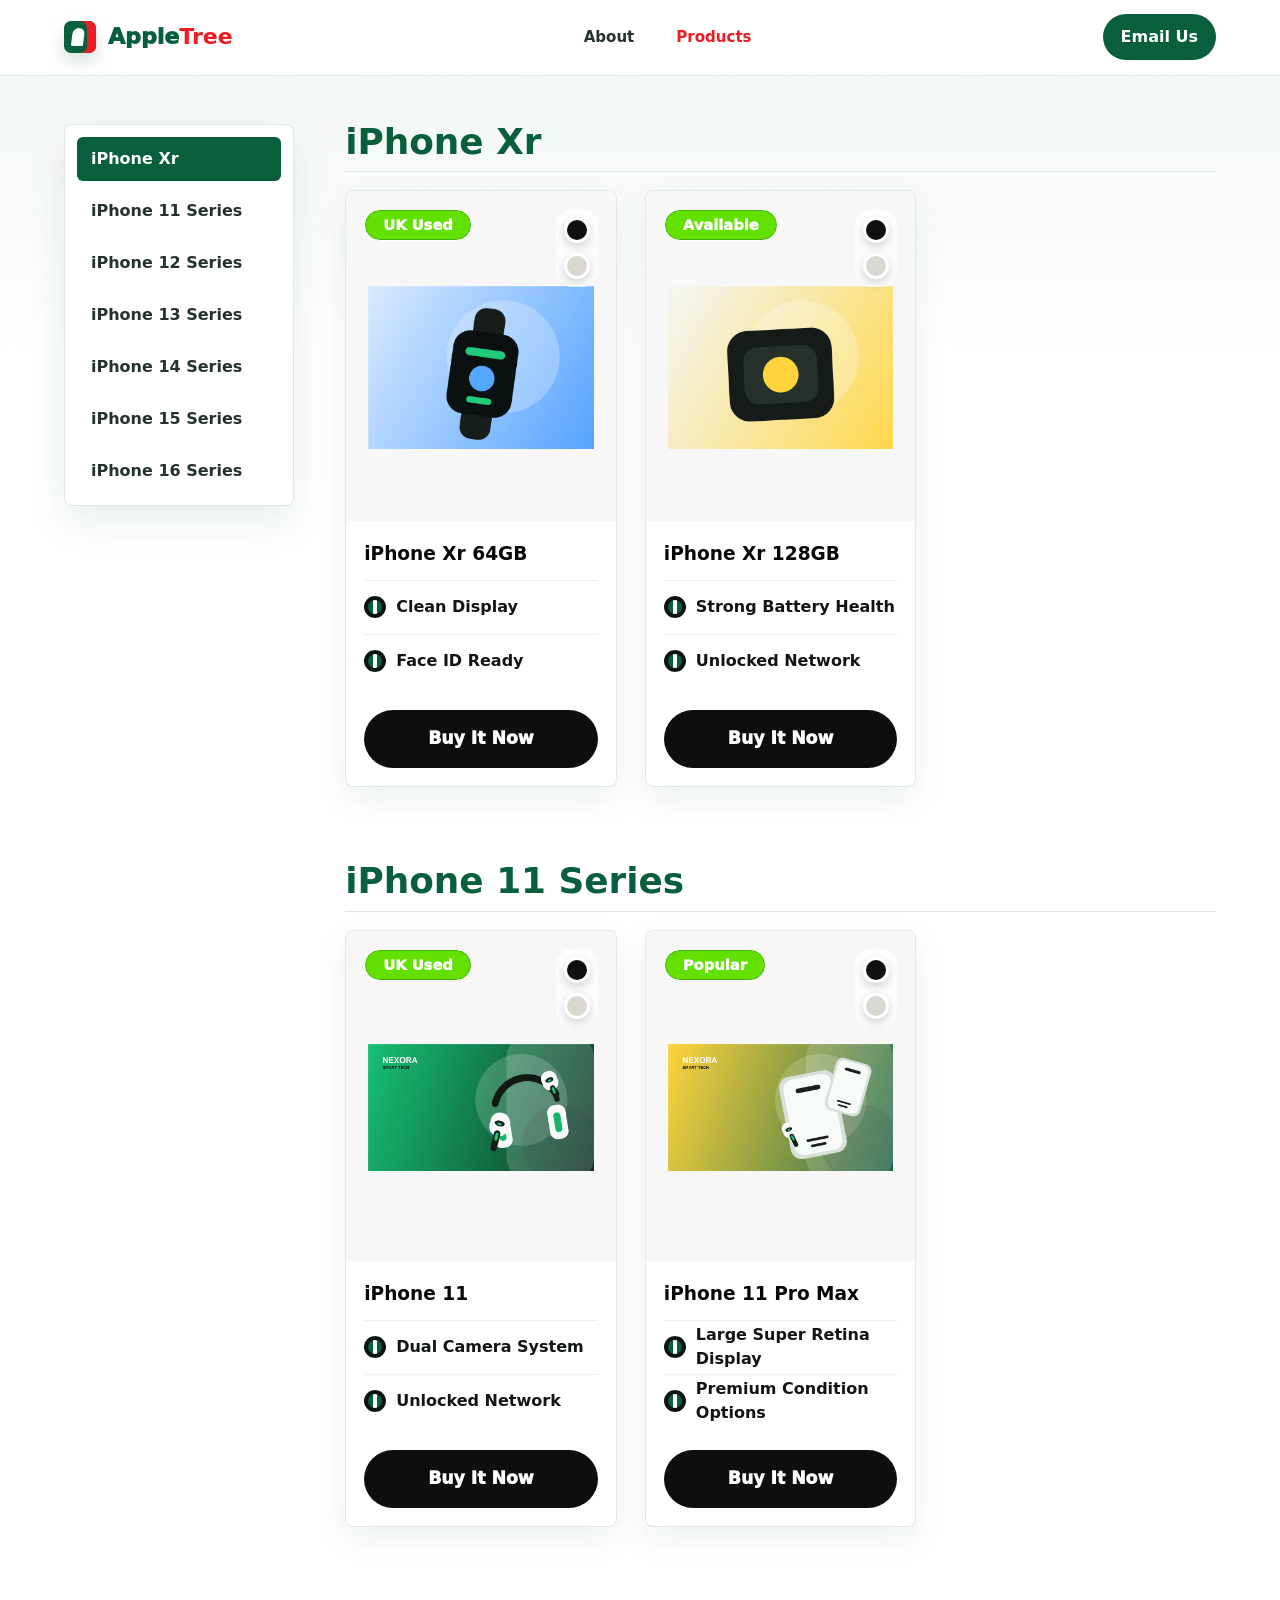
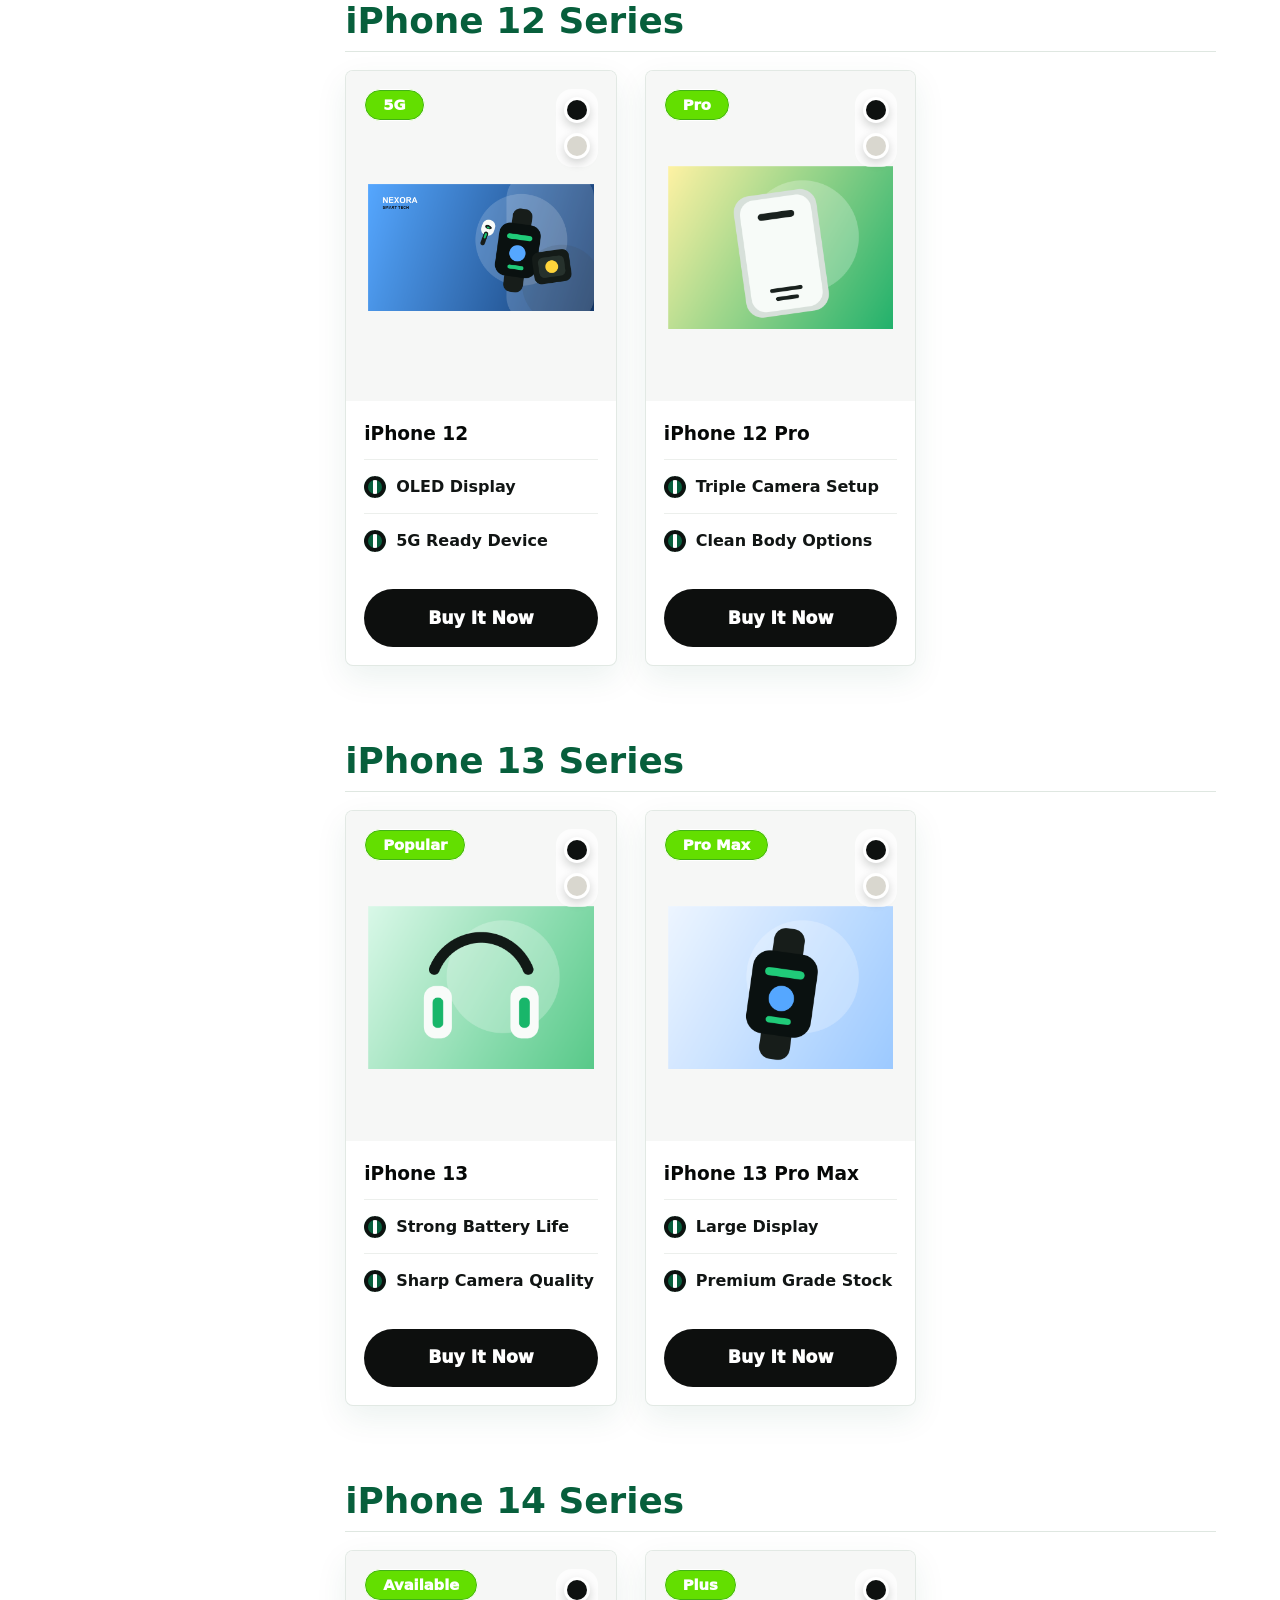
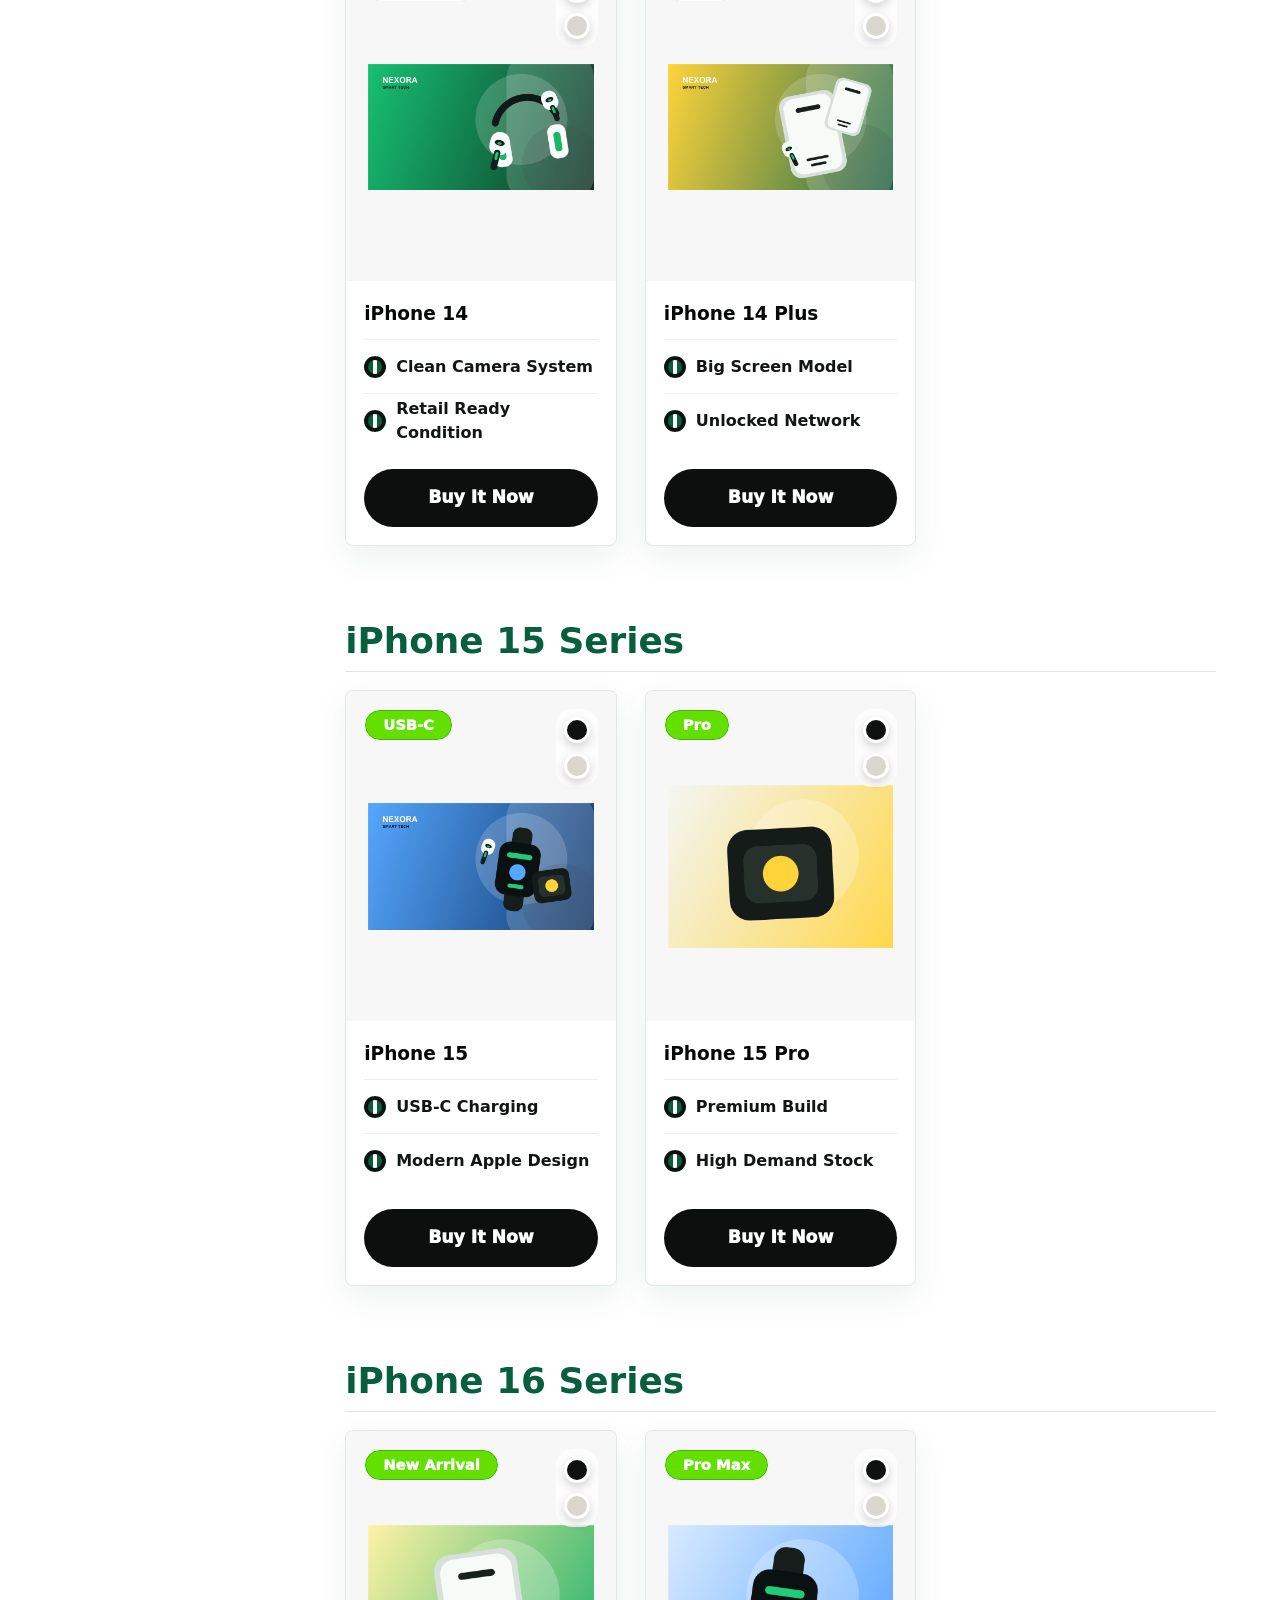
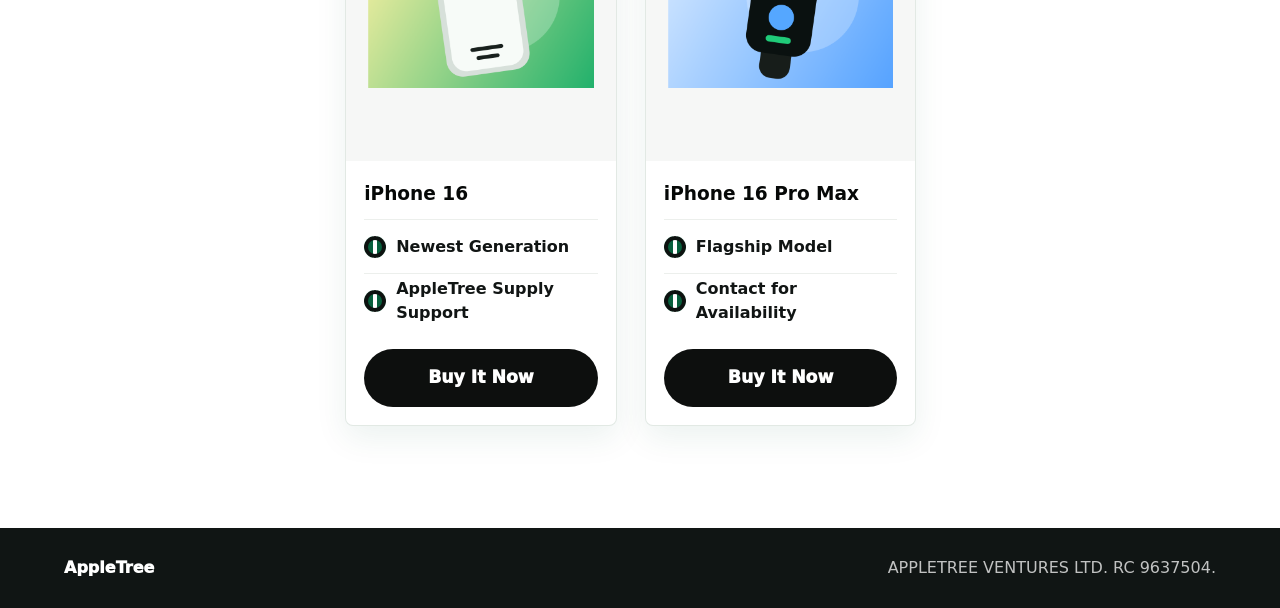
==== commit 9e4230db: "Remove bestseller products section" ====
--- a/products.html
+++ b/products.html
@@ -23,7 +23,6 @@
     <main class="products-page">
       <section class="product-shell" aria-label="Product categories">
         <aside class="product-sidebar" aria-label="Product navigation">
-          <a href="#bestseller">BestSeller</a>
           <a href="#iphone-xr">iPhone Xr</a>
           <a href="#iphone-11">iPhone 11 Series</a>
           <a href="#iphone-12">iPhone 12 Series</a>
@@ -34,62 +33,6 @@
         </aside>
 
         <div class="product-content">
-          <section class="product-category" id="bestseller">
-            <div class="category-heading">
-              <h2>BestSeller</h2>
-            </div>
-            <div class="shop-grid">
-              <article class="shop-card">
-                <div class="shop-media">
-                  <span class="product-badge">New Arrival</span>
-                  <img src="assets/product-earbuds.png" alt="AppleTree wireless earbuds">
-                  <div class="color-stack" aria-hidden="true">
-                    <span></span>
-                    <span></span>
-                  </div>
-                </div>
-                <h3>Wireless Earbuds Pro</h3>
-                <ul class="feature-list">
-                  <li>Smart Adaptive Volume</li>
-                  <li>AI ENC Clear Voice in Calls</li>
-                </ul>
-                <a class="buy-button" href="https://wa.me/2349164913846?text=Hello%20AppleTree%2C%20I%20want%20to%20buy%20Wireless%20Earbuds%20Pro." target="_blank" rel="noopener">Buy It Now</a>
-              </article>
-              <article class="shop-card">
-                <div class="shop-media">
-                  <span class="product-badge">Best Seller</span>
-                  <img src="assets/product-powerbank.png" alt="AppleTree power bank">
-                  <div class="color-stack" aria-hidden="true">
-                    <span></span>
-                    <span></span>
-                  </div>
-                </div>
-                <h3>Fast Charge Power Bank</h3>
-                <ul class="feature-list">
-                  <li>High Capacity Battery</li>
-                  <li>Dual Device Charging</li>
-                </ul>
-                <a class="buy-button" href="https://wa.me/2349164913846?text=Hello%20AppleTree%2C%20I%20want%20to%20buy%20Fast%20Charge%20Power%20Bank." target="_blank" rel="noopener">Buy It Now</a>
-              </article>
-              <article class="shop-card">
-                <div class="shop-media">
-                  <span class="product-badge">Hot</span>
-                  <img src="assets/product-speaker.png" alt="AppleTree Bluetooth speaker">
-                  <div class="color-stack" aria-hidden="true">
-                    <span></span>
-                    <span></span>
-                  </div>
-                </div>
-                <h3>Portable Bluetooth Speaker</h3>
-                <ul class="feature-list">
-                  <li>Deep Bass Sound</li>
-                  <li>Long Play Time</li>
-                </ul>
-                <a class="buy-button" href="https://wa.me/2349164913846?text=Hello%20AppleTree%2C%20I%20want%20to%20buy%20Portable%20Bluetooth%20Speaker." target="_blank" rel="noopener">Buy It Now</a>
-              </article>
-            </div>
-          </section>
-
           <section class="product-category" id="iphone-xr">
             <div class="category-heading">
               <h2>iPhone Xr</h2>
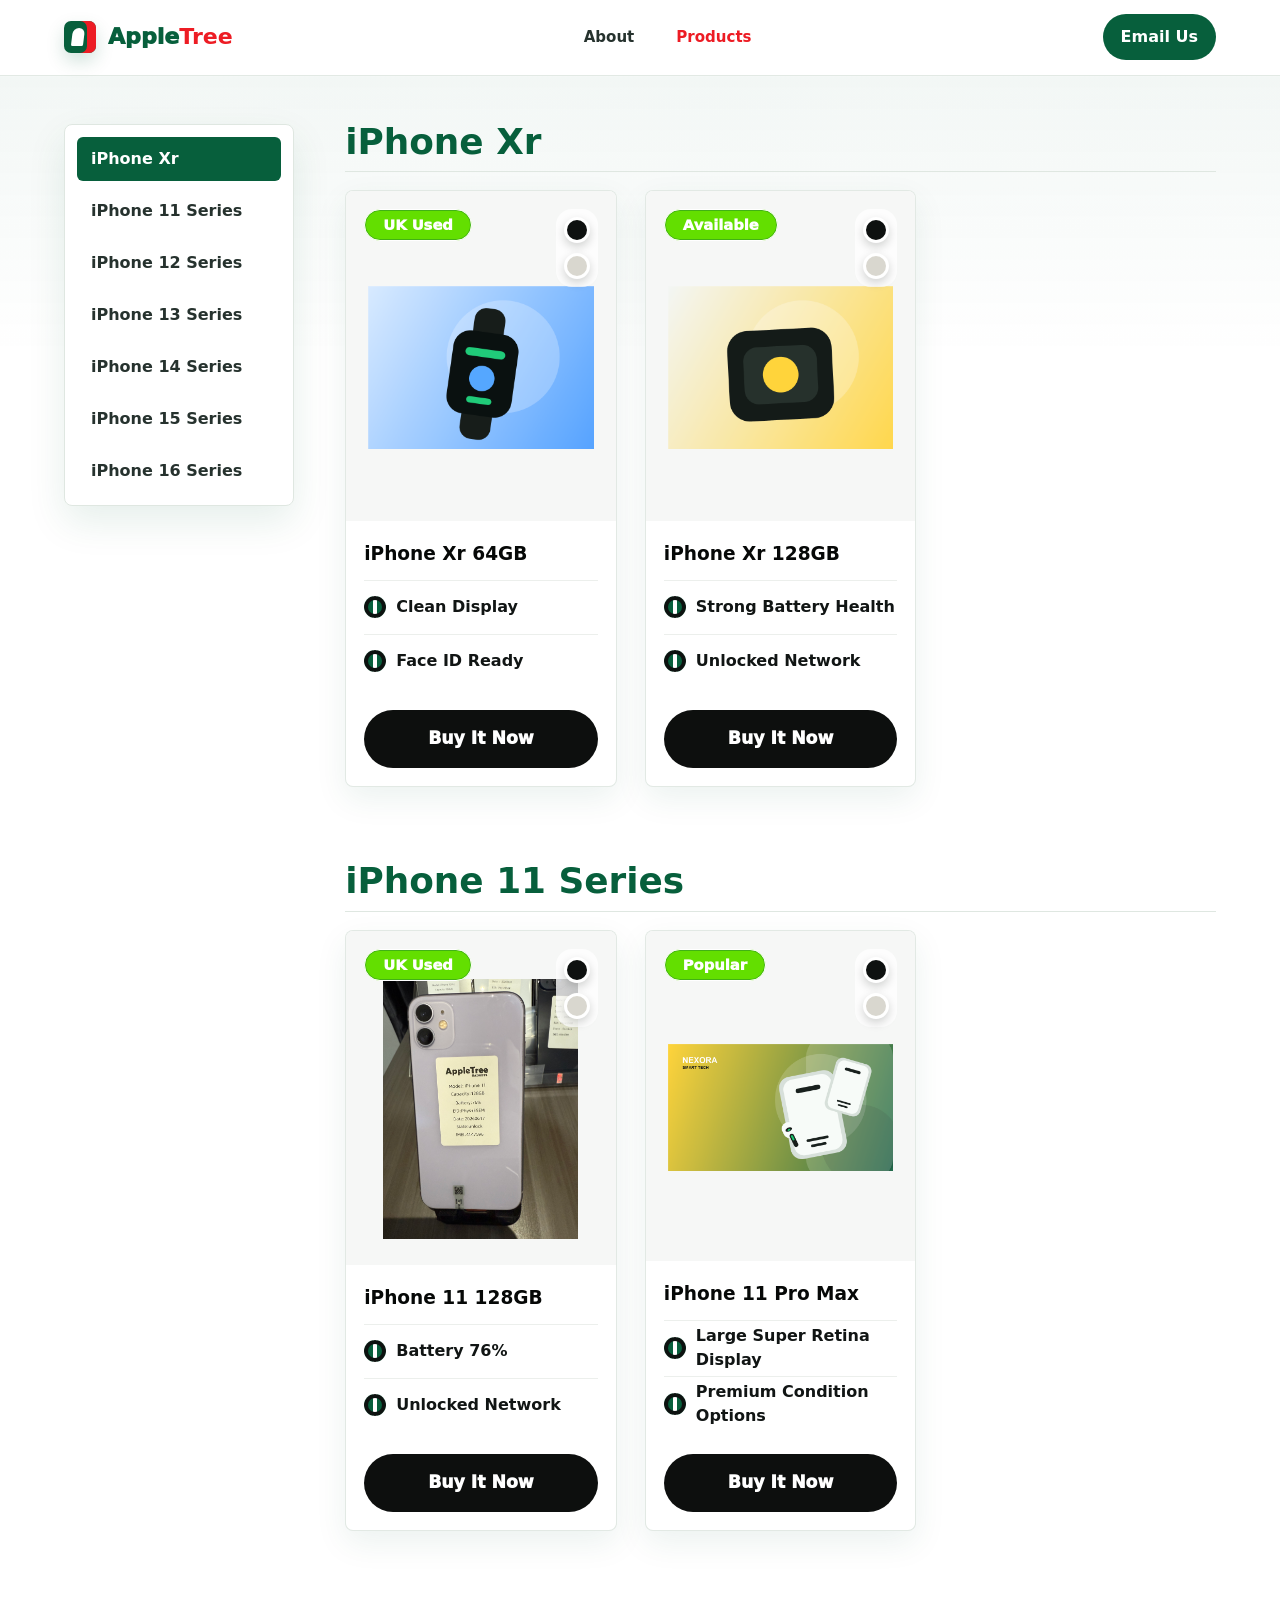
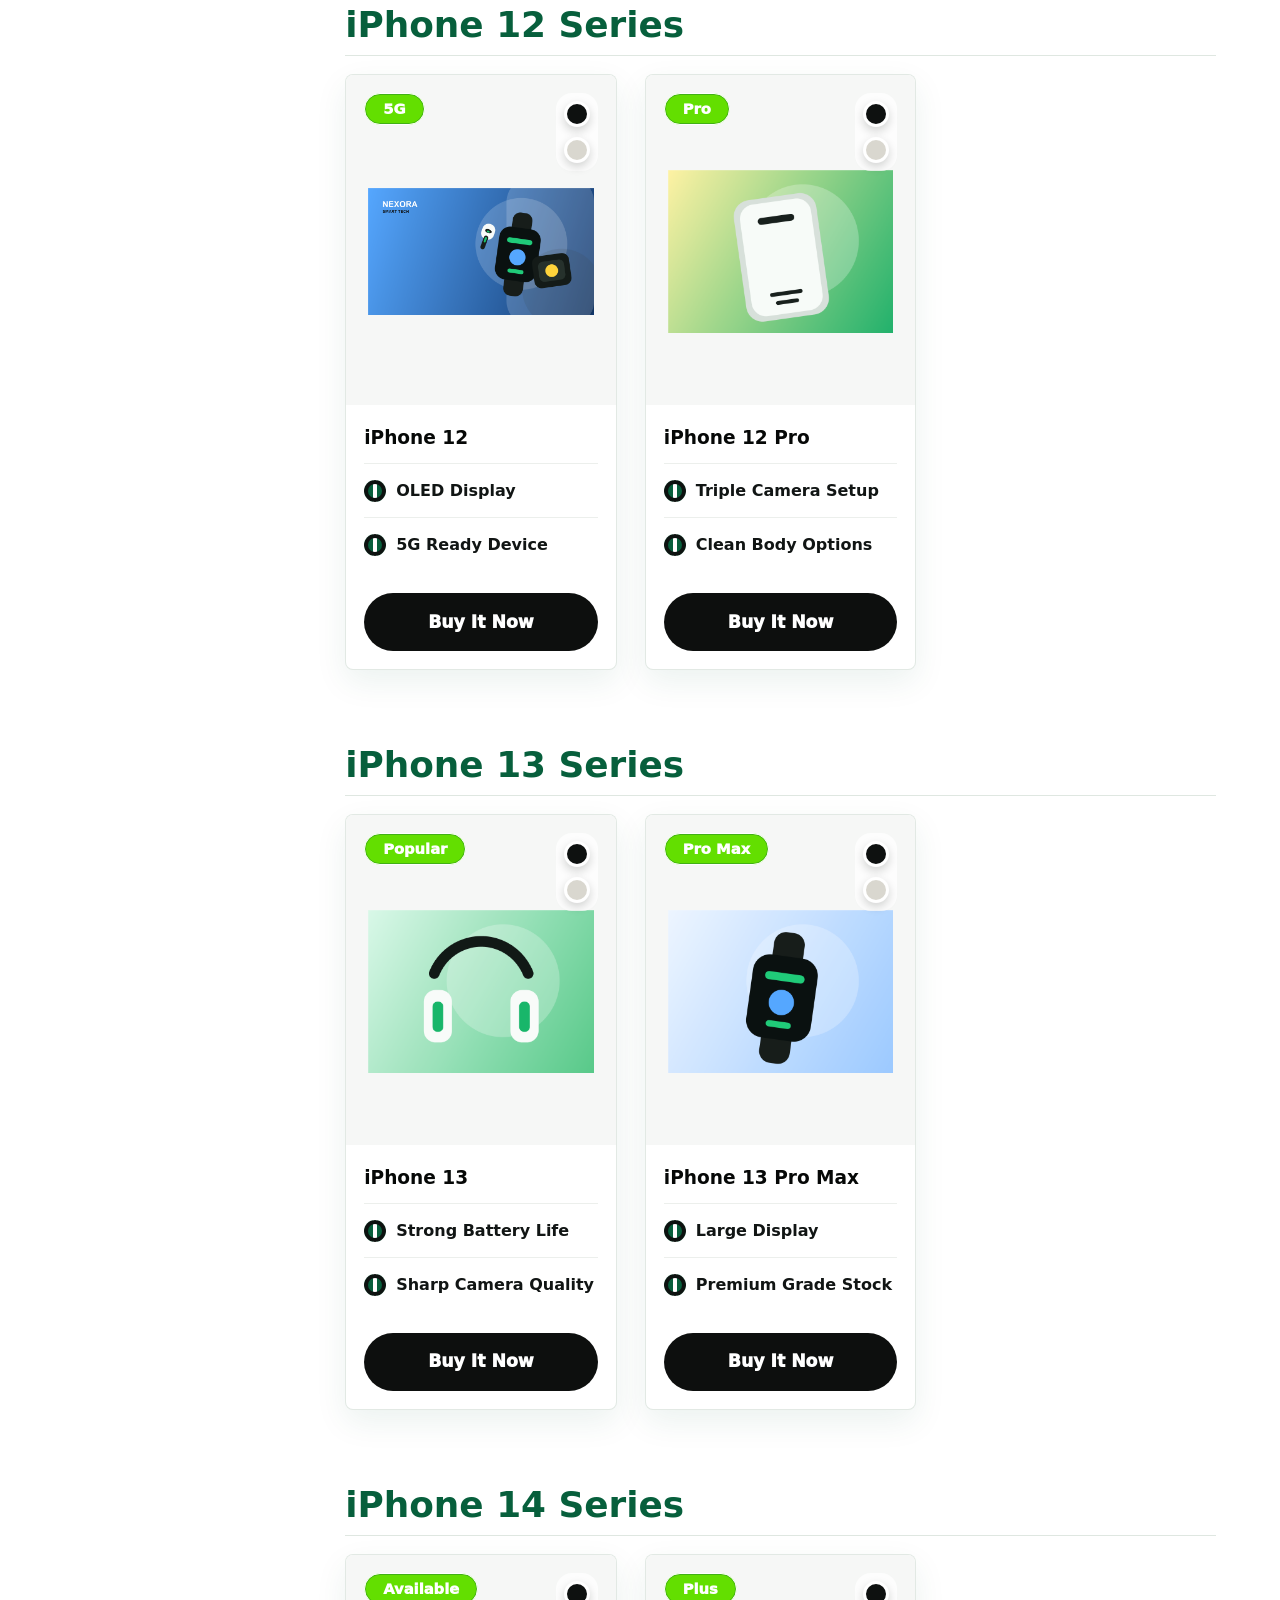
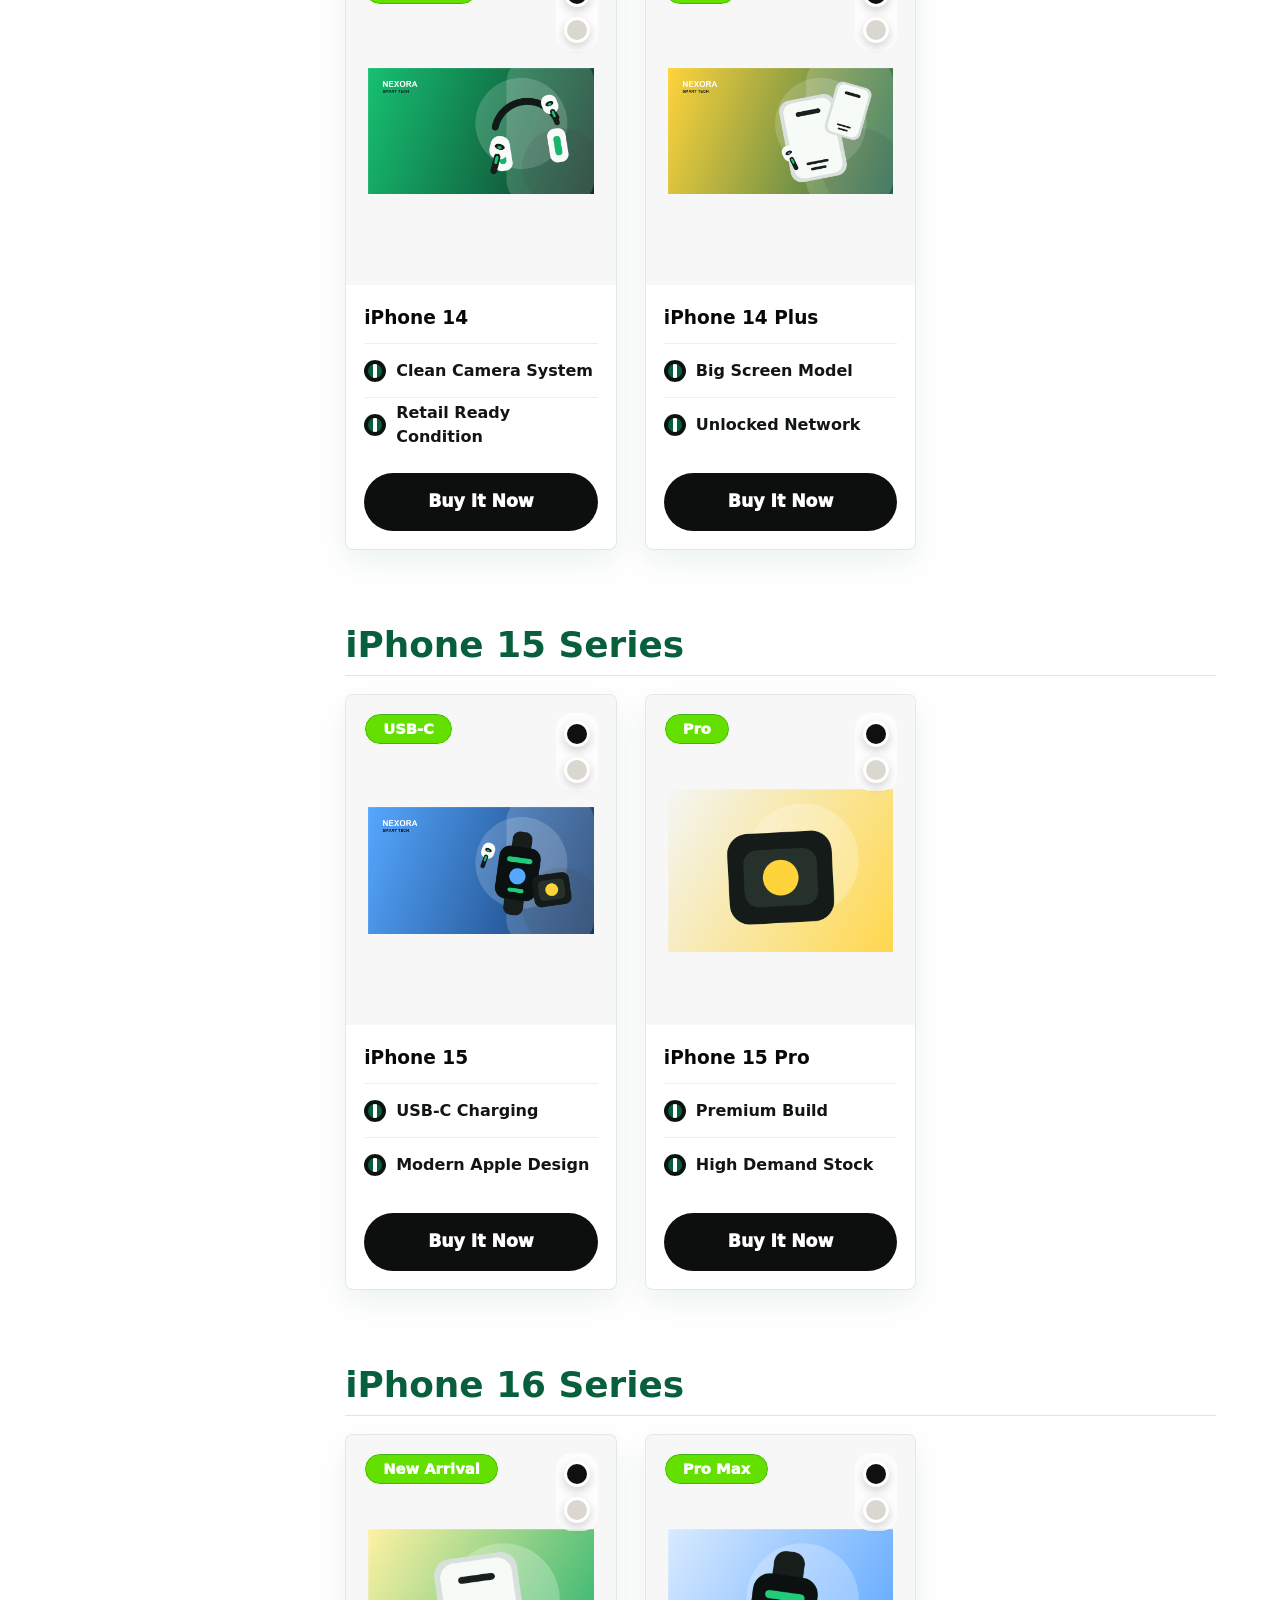
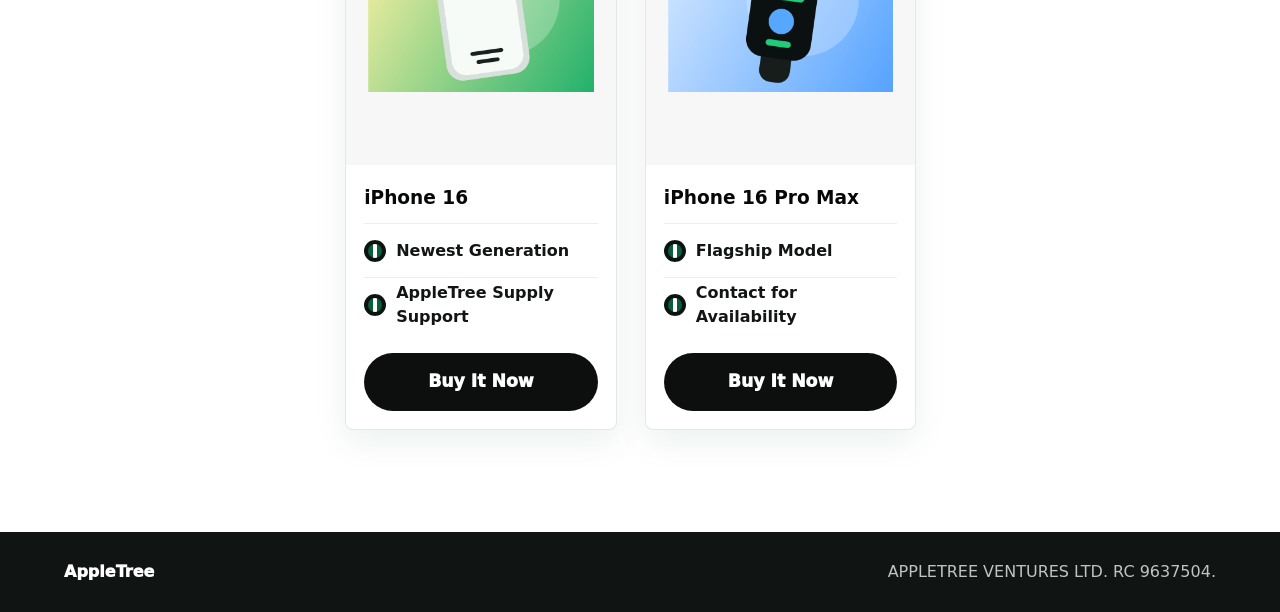
==== commit f0a6c4ec: "Add iPhone 11 product photo" ====
--- a/products.html
+++ b/products.html
@@ -4,7 +4,7 @@
     <meta charset="utf-8">
     <meta name="viewport" content="width=device-width, initial-scale=1">
     <title>Products - AppleTree</title>
-    <meta name="description" content="AppleTree product categories including best sellers and iPhone series.">
+    <meta name="description" content="AppleTree product categories including UK-used iPhone series.">
     <link rel="stylesheet" href="styles.css">
   </head>
   <body>
@@ -81,18 +81,18 @@
               <article class="shop-card">
                 <div class="shop-media">
                   <span class="product-badge">UK Used</span>
-                  <img src="assets/hero-1.png" alt="iPhone 11">
-                  <div class="color-stack" aria-hidden="true">
-                    <span></span>
-                    <span></span>
-                  </div>
-                </div>
-                <h3>iPhone 11</h3>
-                <ul class="feature-list">
-                  <li>Dual Camera System</li>
+                  <img src="assets/iphone-11-128gb.jpg" alt="AppleTree iPhone 11 128GB">
+                  <div class="color-stack" aria-hidden="true">
+                    <span></span>
+                    <span></span>
+                  </div>
+                </div>
+                <h3>iPhone 11 128GB</h3>
+                <ul class="feature-list">
+                  <li>Battery 76%</li>
                   <li>Unlocked Network</li>
                 </ul>
-                <a class="buy-button" href="https://wa.me/2349164913846?text=Hello%20AppleTree%2C%20I%20want%20to%20buy%20iPhone%2011." target="_blank" rel="noopener">Buy It Now</a>
+                <a class="buy-button" href="https://wa.me/2349164913846?text=Hello%20AppleTree%2C%20I%20want%20to%20buy%20iPhone%2011%20128GB." target="_blank" rel="noopener">Buy It Now</a>
               </article>
               <article class="shop-card">
                 <div class="shop-media">
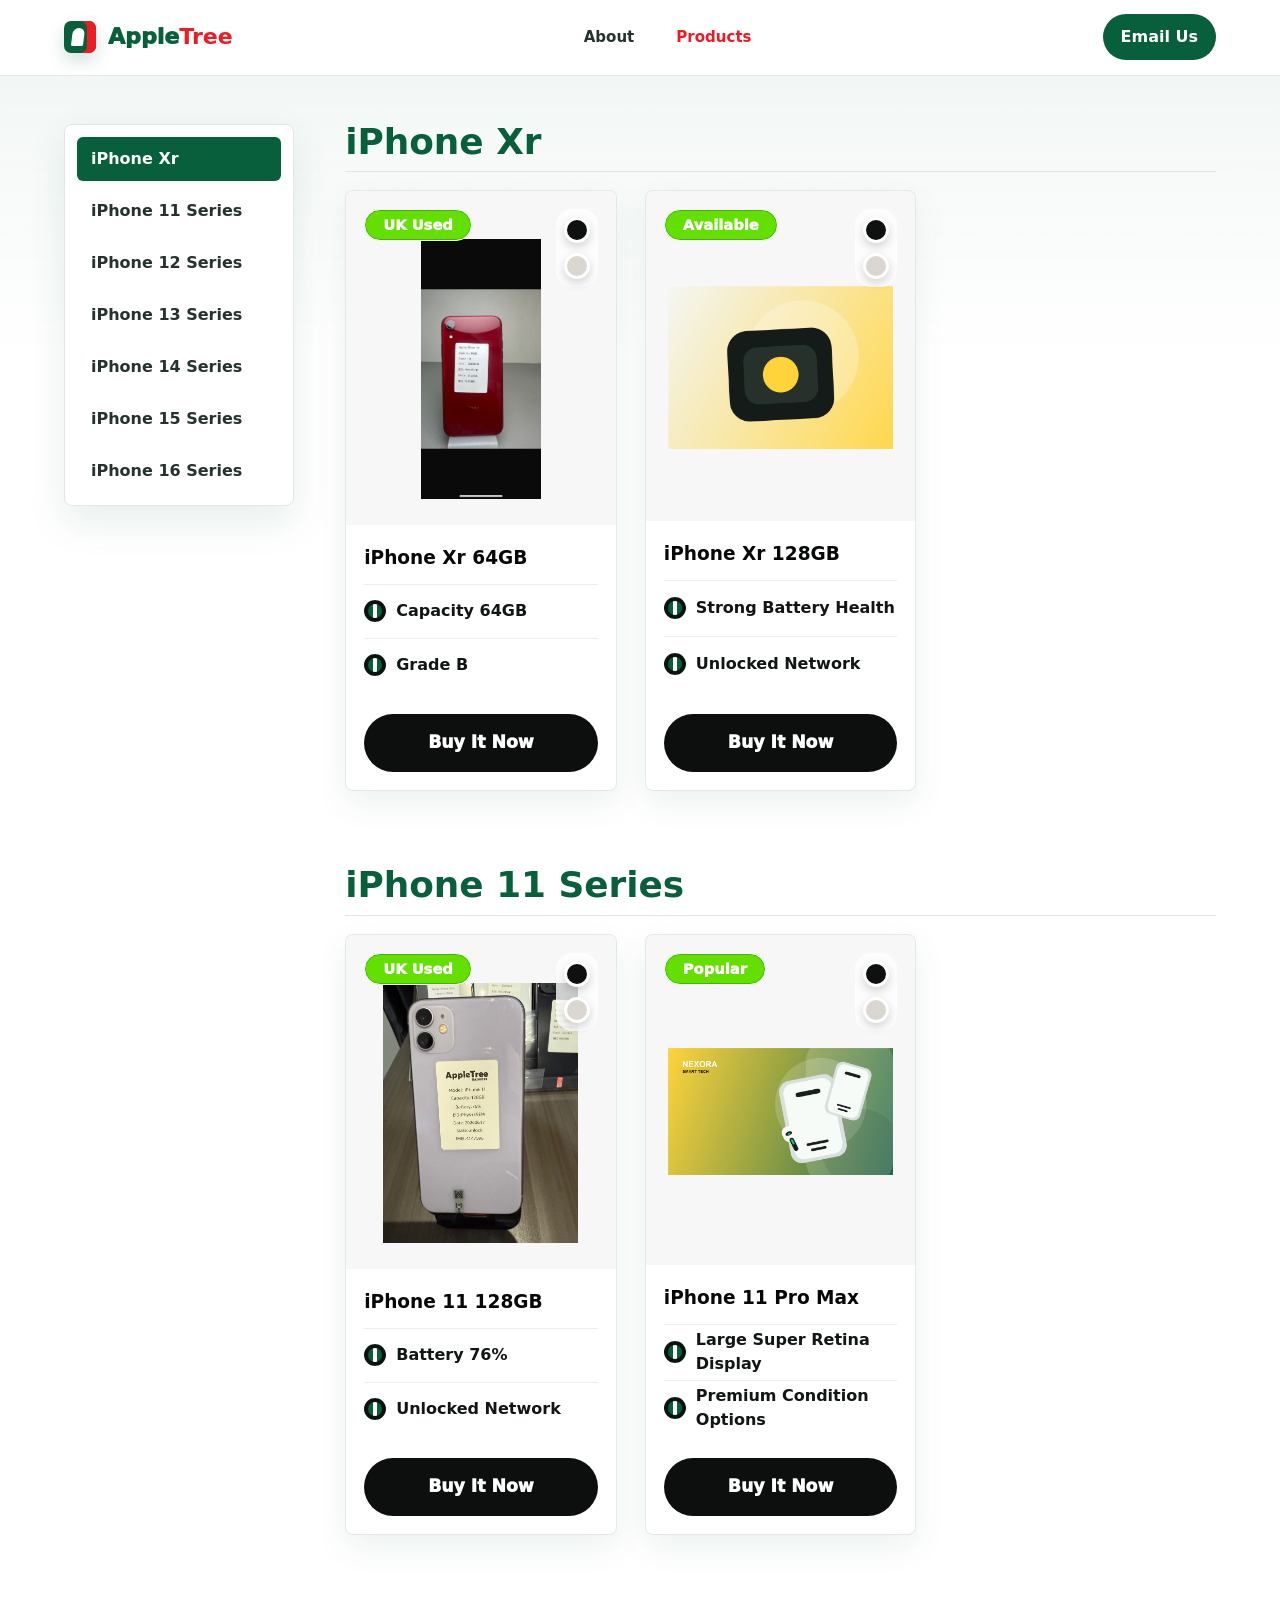
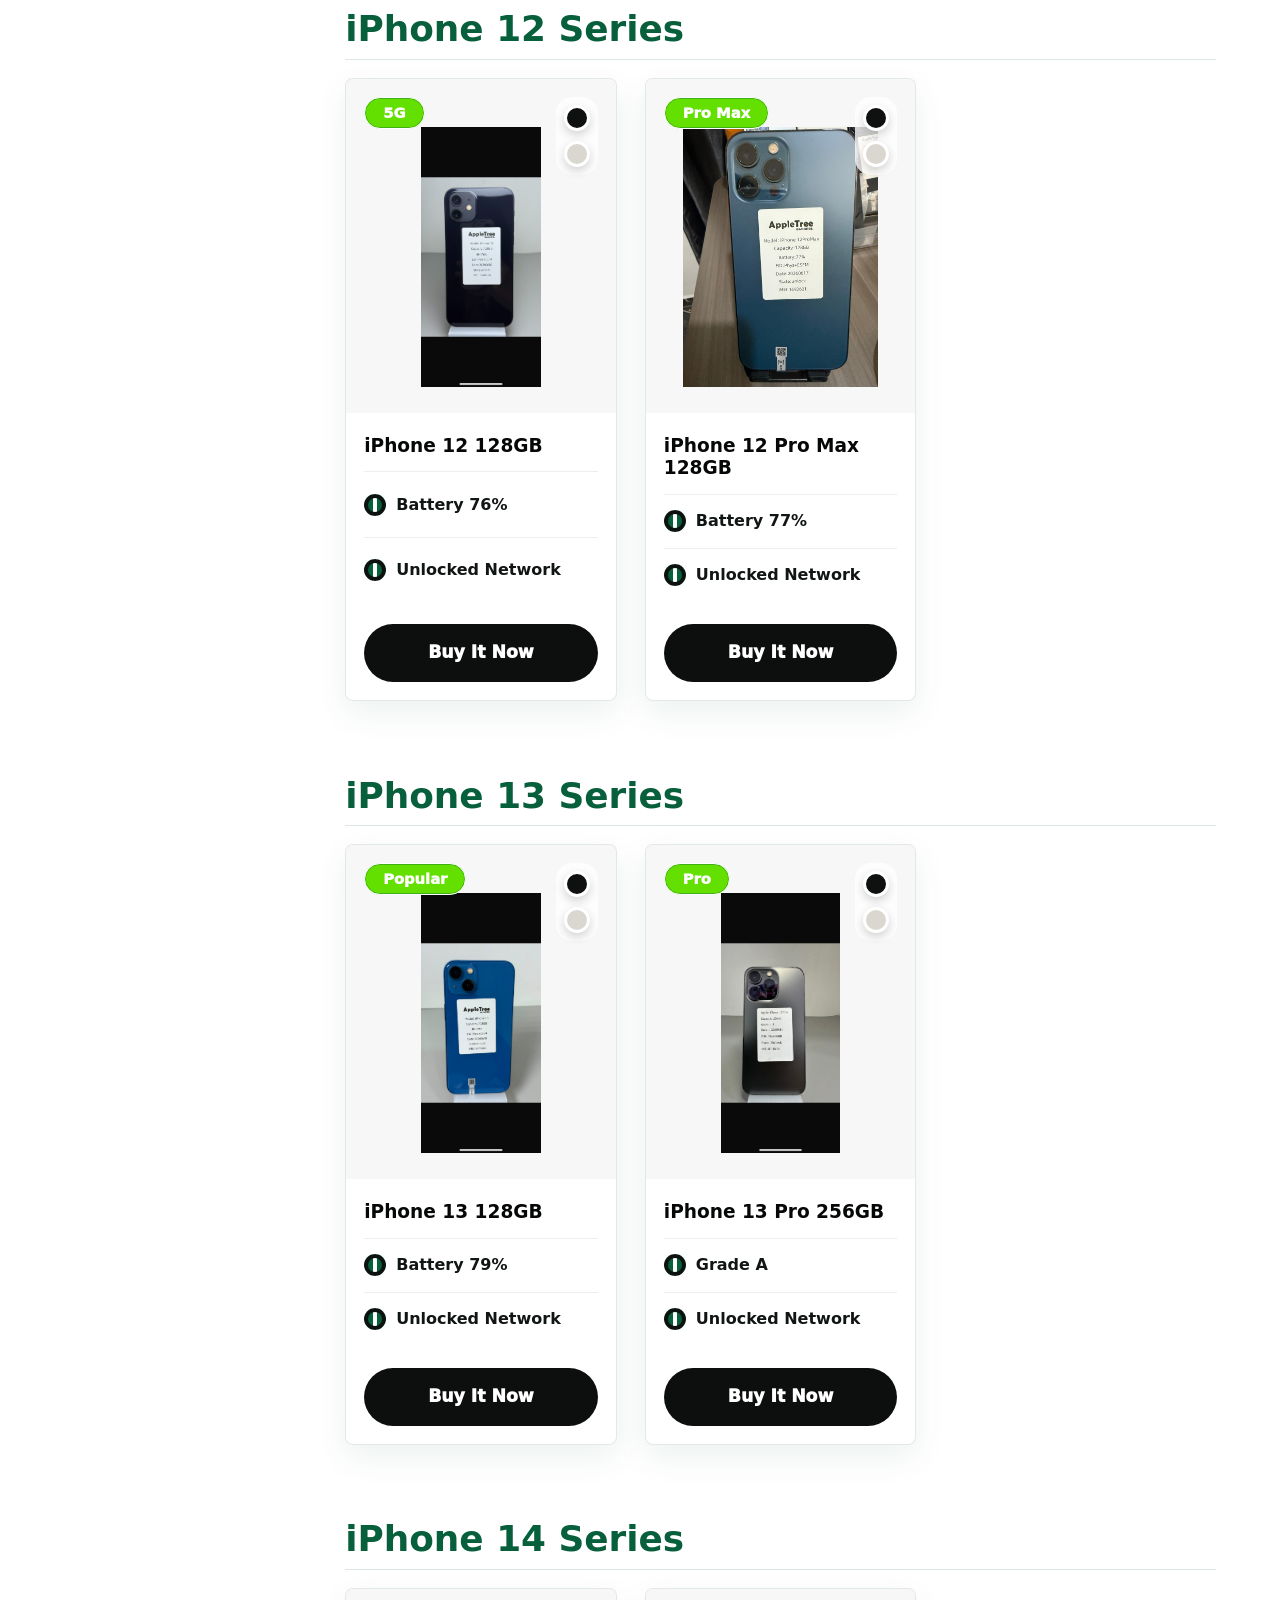
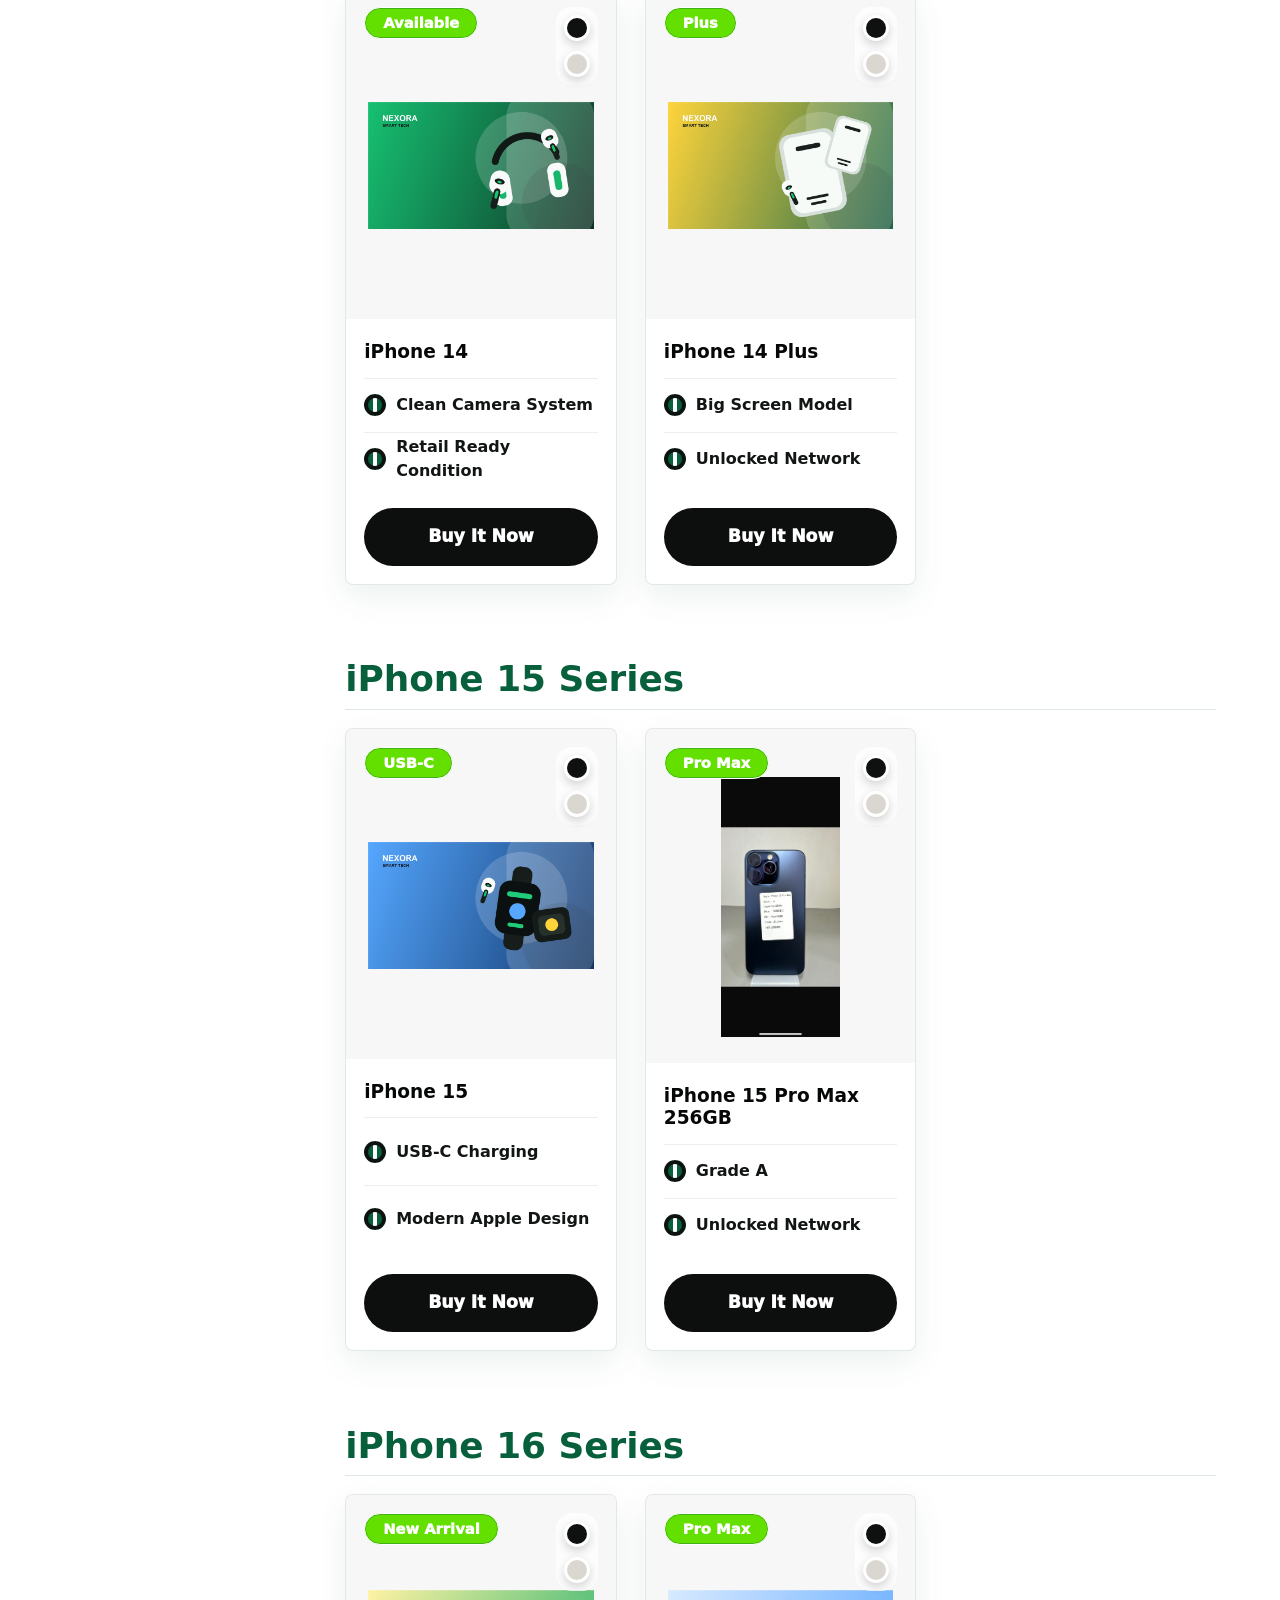
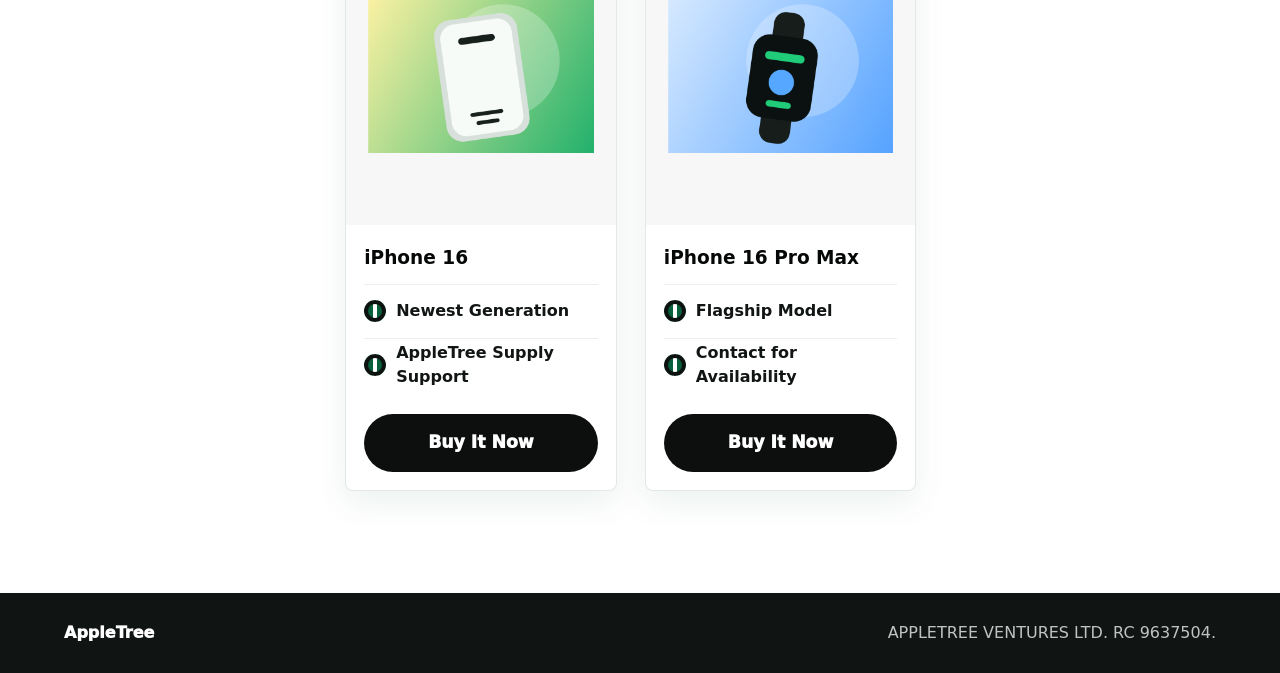
==== commit 631e3fed: "Add iPhone product photos" ====
--- a/products.html
+++ b/products.html
@@ -41,7 +41,7 @@
               <article class="shop-card">
                 <div class="shop-media">
                   <span class="product-badge">UK Used</span>
-                  <img src="assets/category-wearables.png" alt="iPhone Xr 64GB">
+                  <img src="assets/iphone-xr-64gb-red.png" alt="AppleTree iPhone Xr 64GB red">
                   <div class="color-stack" aria-hidden="true">
                     <span></span>
                     <span></span>
@@ -49,8 +49,8 @@
                 </div>
                 <h3>iPhone Xr 64GB</h3>
                 <ul class="feature-list">
-                  <li>Clean Display</li>
-                  <li>Face ID Ready</li>
+                  <li>Capacity 64GB</li>
+                  <li>Grade B</li>
                 </ul>
                 <a class="buy-button" href="https://wa.me/2349164913846?text=Hello%20AppleTree%2C%20I%20want%20to%20buy%20iPhone%20Xr%2064GB." target="_blank" rel="noopener">Buy It Now</a>
               </article>
@@ -121,74 +121,74 @@
               <article class="shop-card">
                 <div class="shop-media">
                   <span class="product-badge">5G</span>
-                  <img src="assets/hero-3.png" alt="iPhone 12">
-                  <div class="color-stack" aria-hidden="true">
-                    <span></span>
-                    <span></span>
-                  </div>
-                </div>
-                <h3>iPhone 12</h3>
-                <ul class="feature-list">
-                  <li>OLED Display</li>
-                  <li>5G Ready Device</li>
-                </ul>
-                <a class="buy-button" href="https://wa.me/2349164913846?text=Hello%20AppleTree%2C%20I%20want%20to%20buy%20iPhone%2012." target="_blank" rel="noopener">Buy It Now</a>
+                  <img src="assets/iphone-12-128gb-black.png" alt="AppleTree iPhone 12 128GB black">
+                  <div class="color-stack" aria-hidden="true">
+                    <span></span>
+                    <span></span>
+                  </div>
+                </div>
+                <h3>iPhone 12 128GB</h3>
+                <ul class="feature-list">
+                  <li>Battery 76%</li>
+                  <li>Unlocked Network</li>
+                </ul>
+                <a class="buy-button" href="https://wa.me/2349164913846?text=Hello%20AppleTree%2C%20I%20want%20to%20buy%20iPhone%2012%20128GB." target="_blank" rel="noopener">Buy It Now</a>
+              </article>
+              <article class="shop-card">
+                <div class="shop-media">
+                  <span class="product-badge">Pro Max</span>
+                  <img src="assets/iphone-12-pro-max-128gb.jpg" alt="AppleTree iPhone 12 Pro Max 128GB">
+                  <div class="color-stack" aria-hidden="true">
+                    <span></span>
+                    <span></span>
+                  </div>
+                </div>
+                <h3>iPhone 12 Pro Max 128GB</h3>
+                <ul class="feature-list">
+                  <li>Battery 77%</li>
+                  <li>Unlocked Network</li>
+                </ul>
+                <a class="buy-button" href="https://wa.me/2349164913846?text=Hello%20AppleTree%2C%20I%20want%20to%20buy%20iPhone%2012%20Pro%20Max%20128GB." target="_blank" rel="noopener">Buy It Now</a>
+              </article>
+            </div>
+          </section>
+
+          <section class="product-category" id="iphone-13">
+            <div class="category-heading">
+              <h2>iPhone 13 Series</h2>
+            </div>
+            <div class="shop-grid">
+              <article class="shop-card">
+                <div class="shop-media">
+                  <span class="product-badge">Popular</span>
+                  <img src="assets/iphone-13-128gb-blue.png" alt="AppleTree iPhone 13 128GB blue">
+                  <div class="color-stack" aria-hidden="true">
+                    <span></span>
+                    <span></span>
+                  </div>
+                </div>
+                <h3>iPhone 13 128GB</h3>
+                <ul class="feature-list">
+                  <li>Battery 79%</li>
+                  <li>Unlocked Network</li>
+                </ul>
+                <a class="buy-button" href="https://wa.me/2349164913846?text=Hello%20AppleTree%2C%20I%20want%20to%20buy%20iPhone%2013%20128GB." target="_blank" rel="noopener">Buy It Now</a>
               </article>
               <article class="shop-card">
                 <div class="shop-media">
                   <span class="product-badge">Pro</span>
-                  <img src="assets/category-power.png" alt="iPhone 12 Pro">
-                  <div class="color-stack" aria-hidden="true">
-                    <span></span>
-                    <span></span>
-                  </div>
-                </div>
-                <h3>iPhone 12 Pro</h3>
-                <ul class="feature-list">
-                  <li>Triple Camera Setup</li>
-                  <li>Clean Body Options</li>
-                </ul>
-                <a class="buy-button" href="https://wa.me/2349164913846?text=Hello%20AppleTree%2C%20I%20want%20to%20buy%20iPhone%2012%20Pro." target="_blank" rel="noopener">Buy It Now</a>
-              </article>
-            </div>
-          </section>
-
-          <section class="product-category" id="iphone-13">
-            <div class="category-heading">
-              <h2>iPhone 13 Series</h2>
-            </div>
-            <div class="shop-grid">
-              <article class="shop-card">
-                <div class="shop-media">
-                  <span class="product-badge">Popular</span>
-                  <img src="assets/category-audio.png" alt="iPhone 13">
-                  <div class="color-stack" aria-hidden="true">
-                    <span></span>
-                    <span></span>
-                  </div>
-                </div>
-                <h3>iPhone 13</h3>
-                <ul class="feature-list">
-                  <li>Strong Battery Life</li>
-                  <li>Sharp Camera Quality</li>
-                </ul>
-                <a class="buy-button" href="https://wa.me/2349164913846?text=Hello%20AppleTree%2C%20I%20want%20to%20buy%20iPhone%2013." target="_blank" rel="noopener">Buy It Now</a>
-              </article>
-              <article class="shop-card">
-                <div class="shop-media">
-                  <span class="product-badge">Pro Max</span>
-                  <img src="assets/product-watch.png" alt="iPhone 13 Pro Max">
-                  <div class="color-stack" aria-hidden="true">
-                    <span></span>
-                    <span></span>
-                  </div>
-                </div>
-                <h3>iPhone 13 Pro Max</h3>
-                <ul class="feature-list">
-                  <li>Large Display</li>
-                  <li>Premium Grade Stock</li>
-                </ul>
-                <a class="buy-button" href="https://wa.me/2349164913846?text=Hello%20AppleTree%2C%20I%20want%20to%20buy%20iPhone%2013%20Pro%20Max." target="_blank" rel="noopener">Buy It Now</a>
+                  <img src="assets/iphone-13-pro-256gb.png" alt="AppleTree iPhone 13 Pro 256GB">
+                  <div class="color-stack" aria-hidden="true">
+                    <span></span>
+                    <span></span>
+                  </div>
+                </div>
+                <h3>iPhone 13 Pro 256GB</h3>
+                <ul class="feature-list">
+                  <li>Grade A</li>
+                  <li>Unlocked Network</li>
+                </ul>
+                <a class="buy-button" href="https://wa.me/2349164913846?text=Hello%20AppleTree%2C%20I%20want%20to%20buy%20iPhone%2013%20Pro%20256GB." target="_blank" rel="noopener">Buy It Now</a>
               </article>
             </div>
           </section>
@@ -256,19 +256,19 @@
               </article>
               <article class="shop-card">
                 <div class="shop-media">
-                  <span class="product-badge">Pro</span>
-                  <img src="assets/category-home.png" alt="iPhone 15 Pro">
-                  <div class="color-stack" aria-hidden="true">
-                    <span></span>
-                    <span></span>
-                  </div>
-                </div>
-                <h3>iPhone 15 Pro</h3>
-                <ul class="feature-list">
-                  <li>Premium Build</li>
-                  <li>High Demand Stock</li>
-                </ul>
-                <a class="buy-button" href="https://wa.me/2349164913846?text=Hello%20AppleTree%2C%20I%20want%20to%20buy%20iPhone%2015%20Pro." target="_blank" rel="noopener">Buy It Now</a>
+                  <span class="product-badge">Pro Max</span>
+                  <img src="assets/iphone-15-pro-max-256gb.png" alt="AppleTree iPhone 15 Pro Max 256GB">
+                  <div class="color-stack" aria-hidden="true">
+                    <span></span>
+                    <span></span>
+                  </div>
+                </div>
+                <h3>iPhone 15 Pro Max 256GB</h3>
+                <ul class="feature-list">
+                  <li>Grade A</li>
+                  <li>Unlocked Network</li>
+                </ul>
+                <a class="buy-button" href="https://wa.me/2349164913846?text=Hello%20AppleTree%2C%20I%20want%20to%20buy%20iPhone%2015%20Pro%20Max%20256GB." target="_blank" rel="noopener">Buy It Now</a>
               </article>
             </div>
           </section>
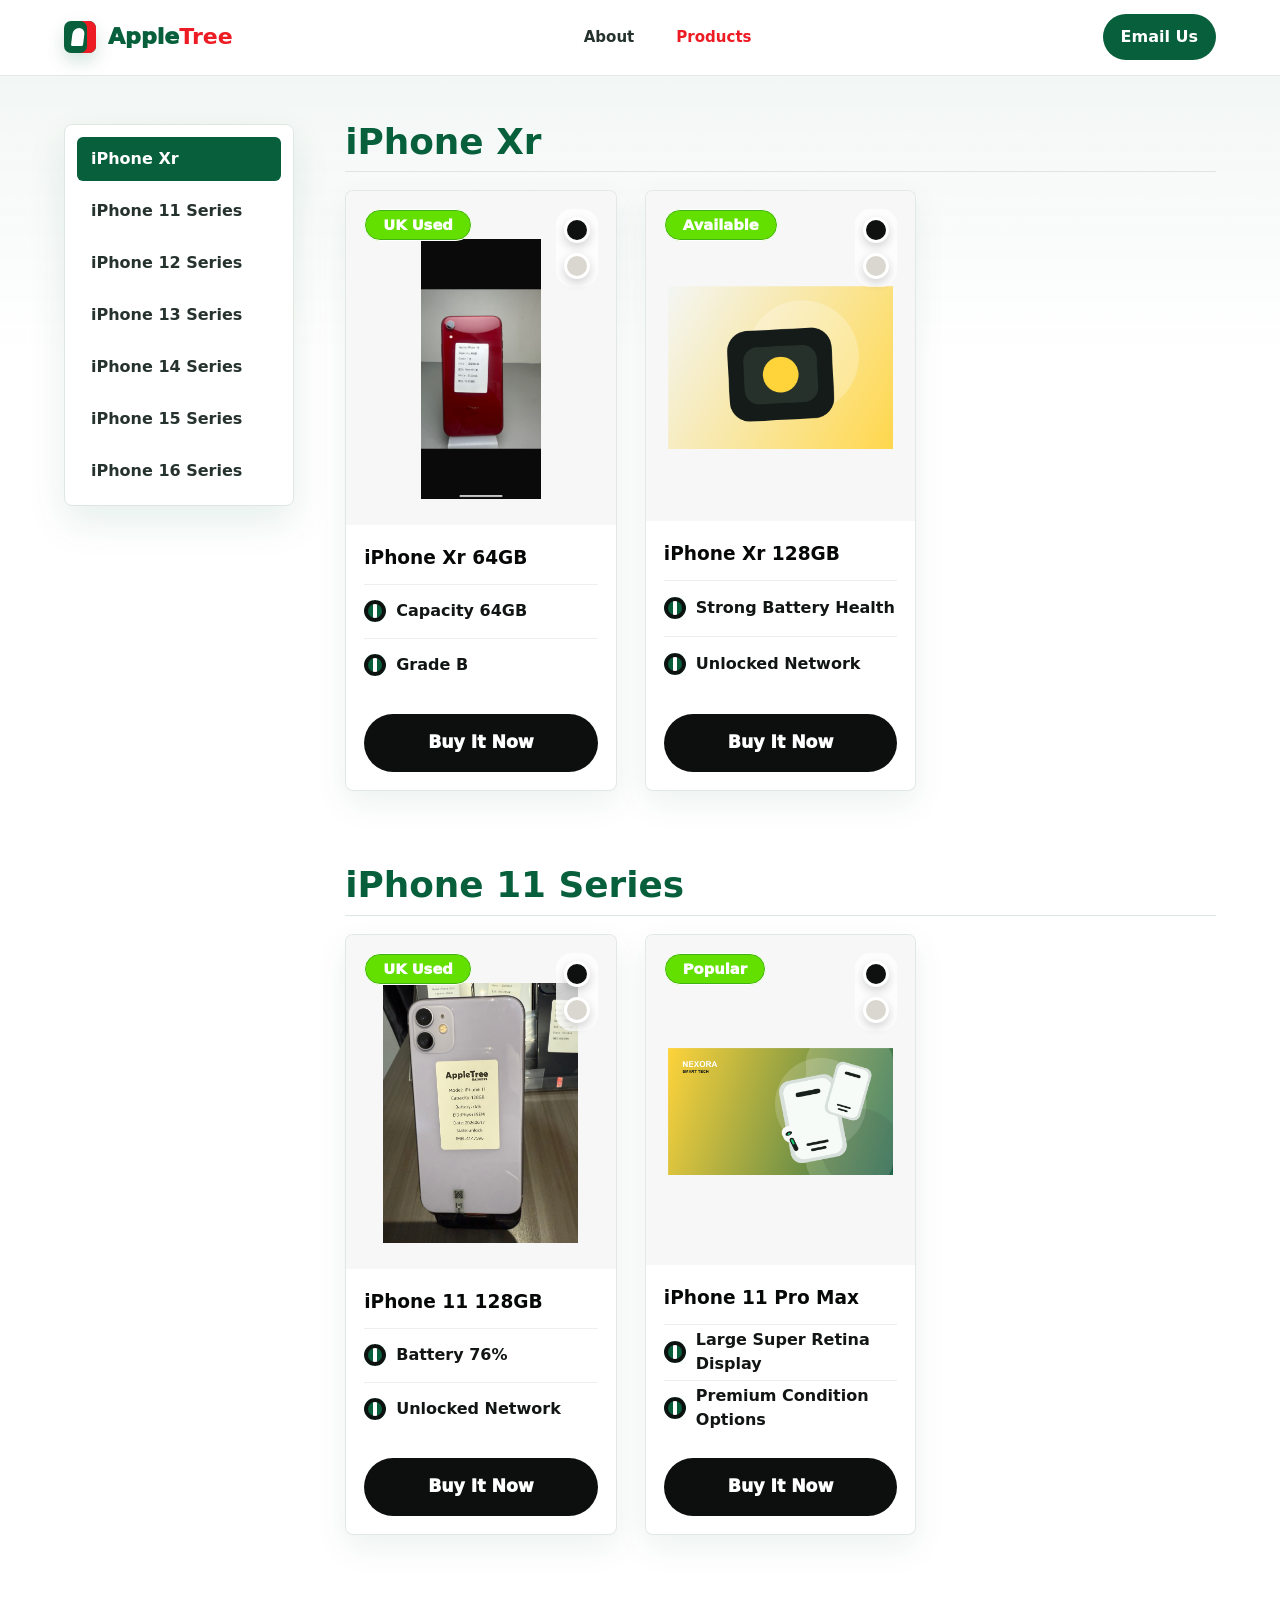
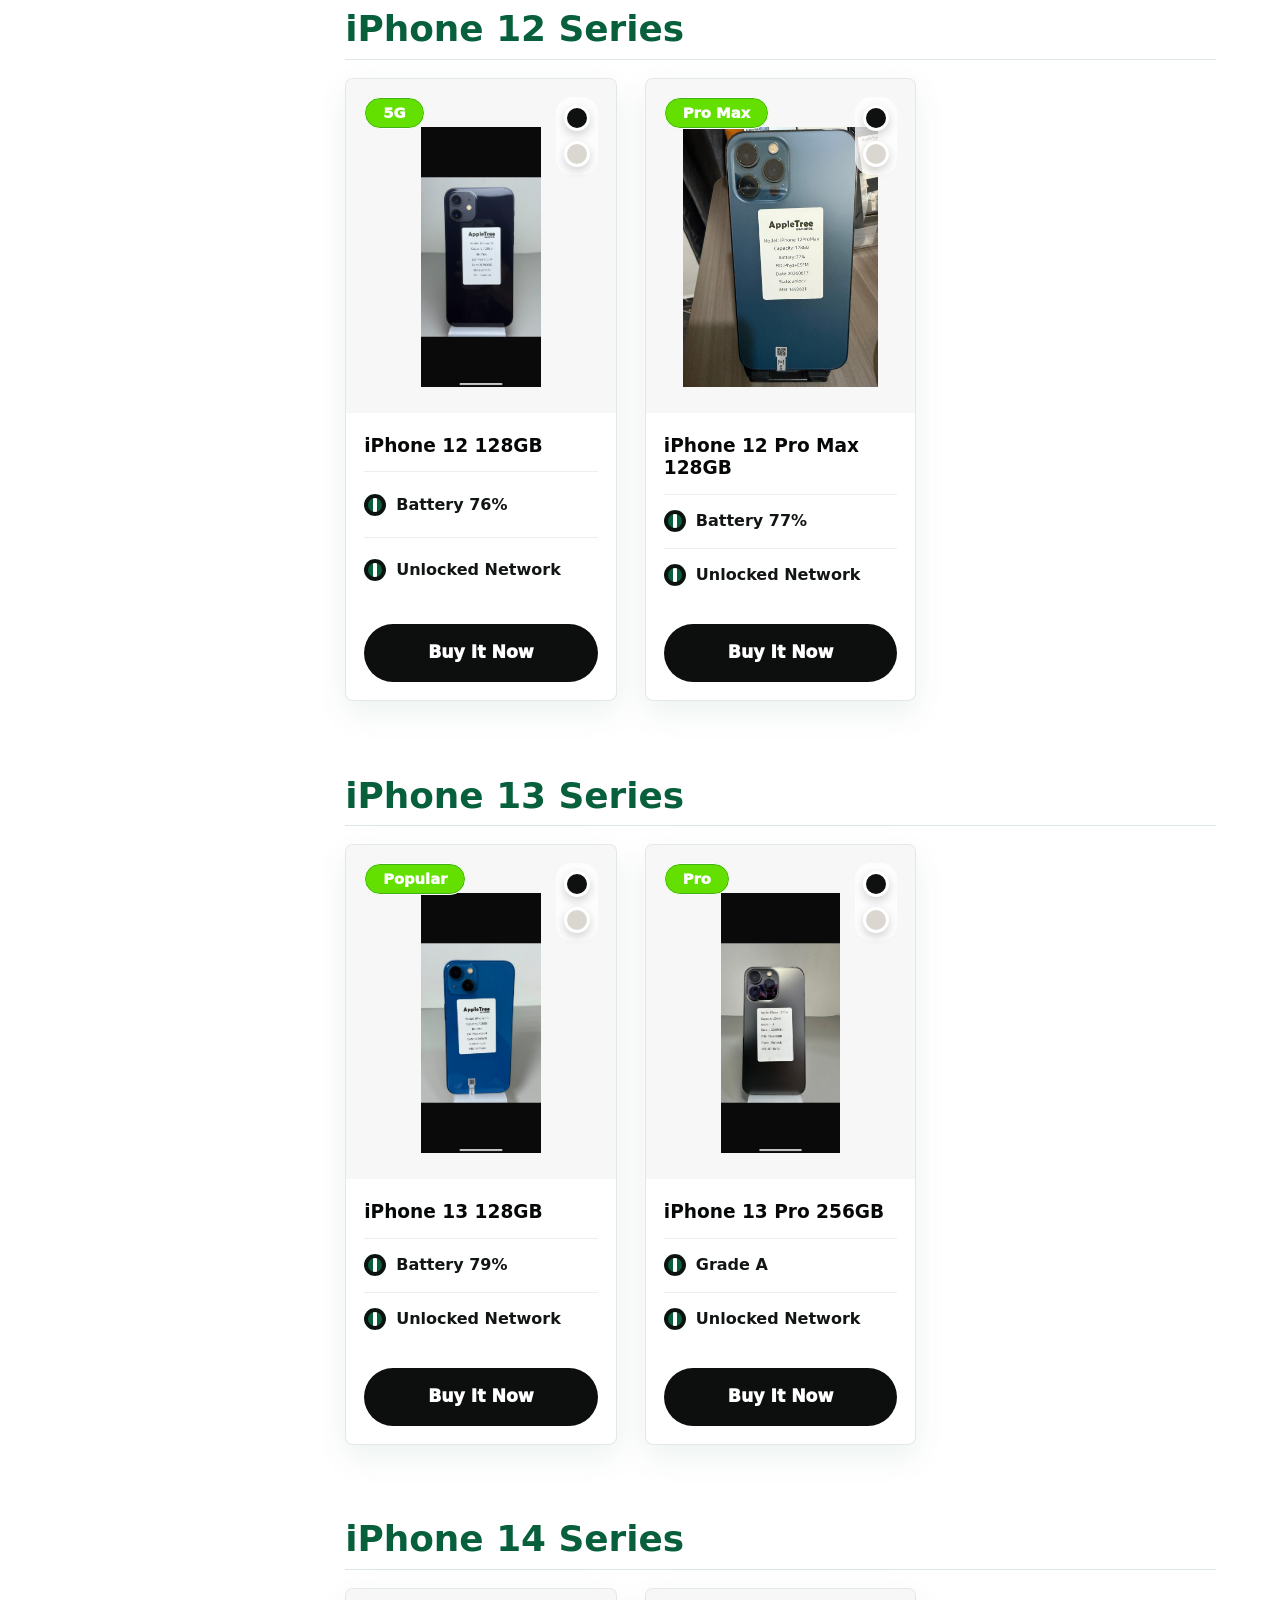
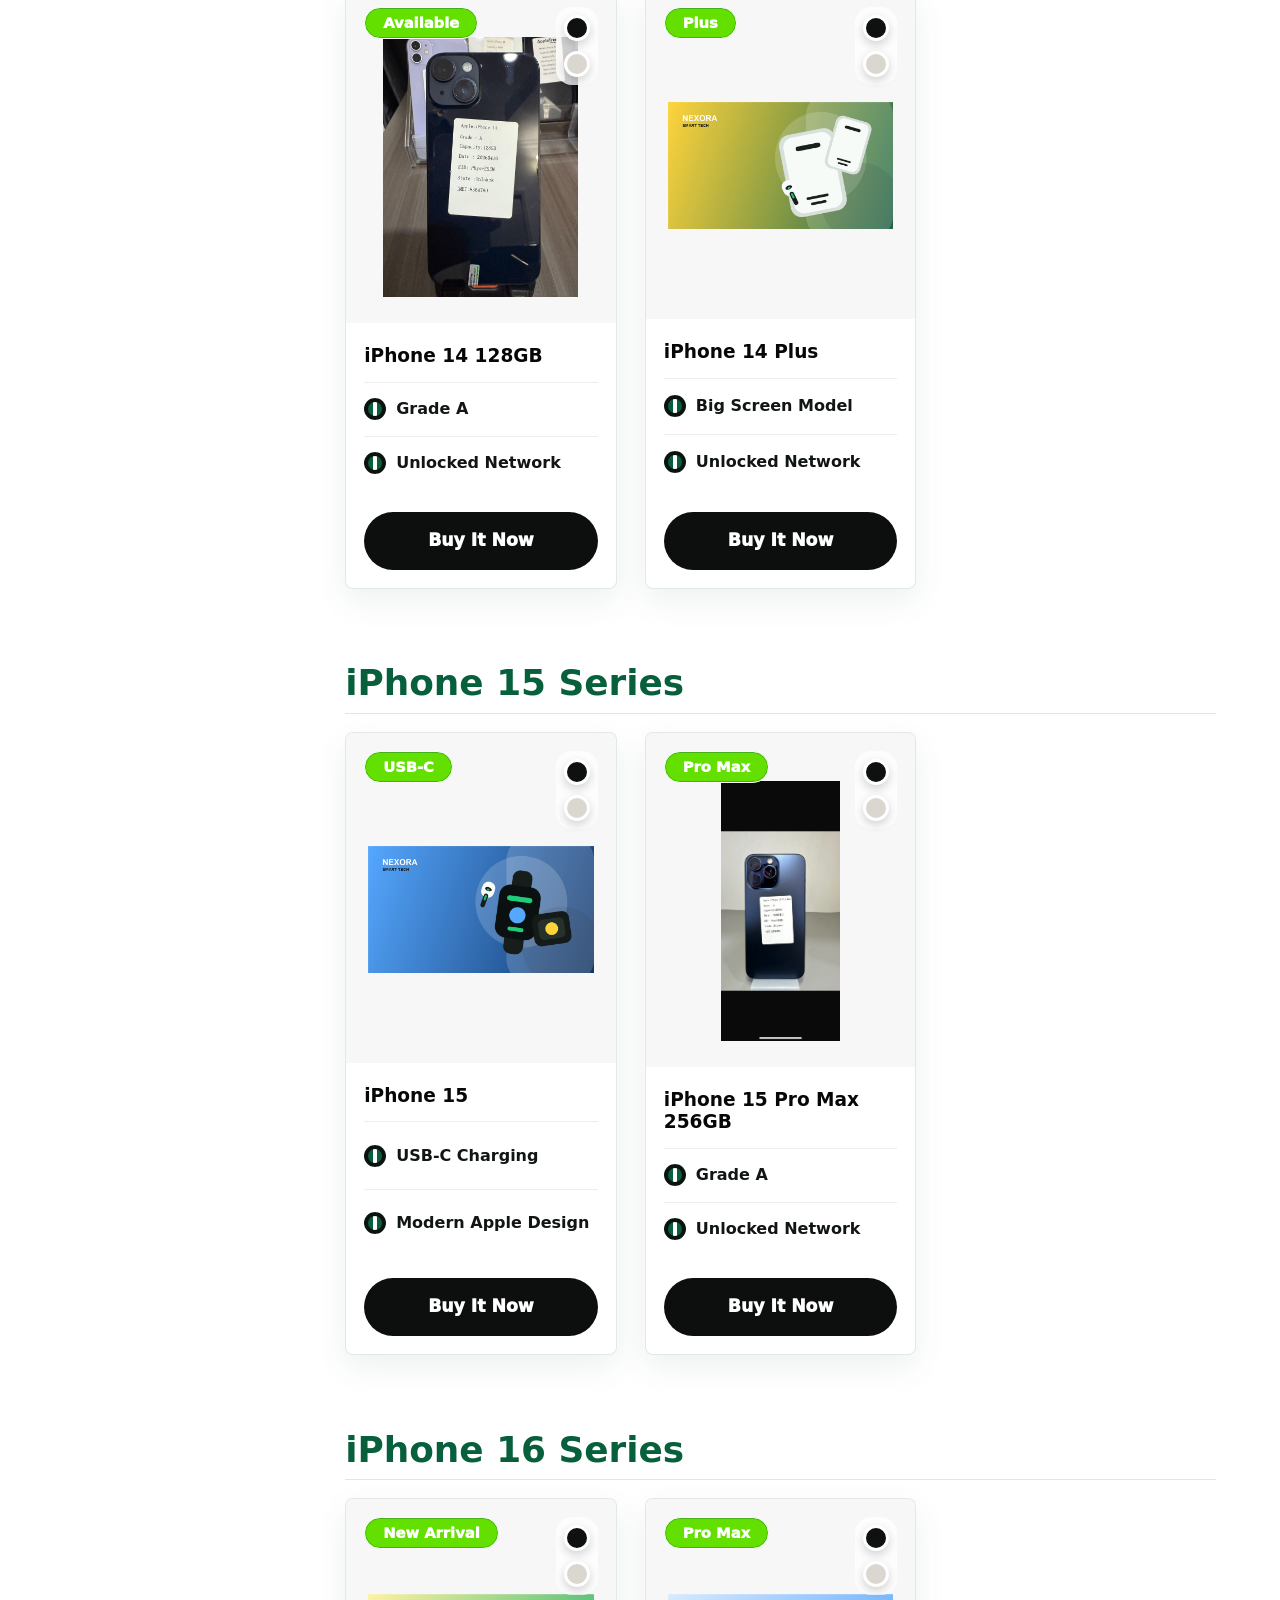
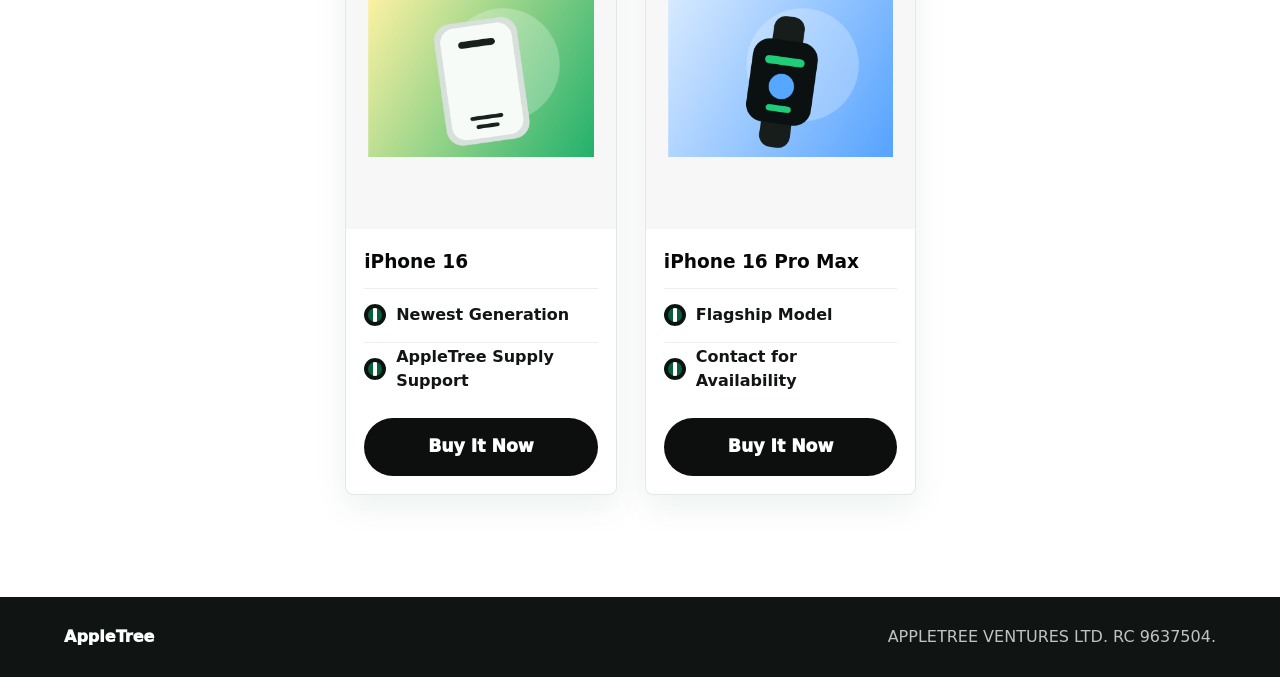
==== commit 6cdfcccf: "Add iPhone 14 product photo" ====
--- a/products.html
+++ b/products.html
@@ -201,18 +201,18 @@
               <article class="shop-card">
                 <div class="shop-media">
                   <span class="product-badge">Available</span>
-                  <img src="assets/hero-1.png" alt="iPhone 14">
-                  <div class="color-stack" aria-hidden="true">
-                    <span></span>
-                    <span></span>
-                  </div>
-                </div>
-                <h3>iPhone 14</h3>
-                <ul class="feature-list">
-                  <li>Clean Camera System</li>
-                  <li>Retail Ready Condition</li>
-                </ul>
-                <a class="buy-button" href="https://wa.me/2349164913846?text=Hello%20AppleTree%2C%20I%20want%20to%20buy%20iPhone%2014." target="_blank" rel="noopener">Buy It Now</a>
+                  <img src="assets/iphone-14-128gb-black.jpg" alt="AppleTree iPhone 14 128GB black">
+                  <div class="color-stack" aria-hidden="true">
+                    <span></span>
+                    <span></span>
+                  </div>
+                </div>
+                <h3>iPhone 14 128GB</h3>
+                <ul class="feature-list">
+                  <li>Grade A</li>
+                  <li>Unlocked Network</li>
+                </ul>
+                <a class="buy-button" href="https://wa.me/2349164913846?text=Hello%20AppleTree%2C%20I%20want%20to%20buy%20iPhone%2014%20128GB." target="_blank" rel="noopener">Buy It Now</a>
               </article>
               <article class="shop-card">
                 <div class="shop-media">
